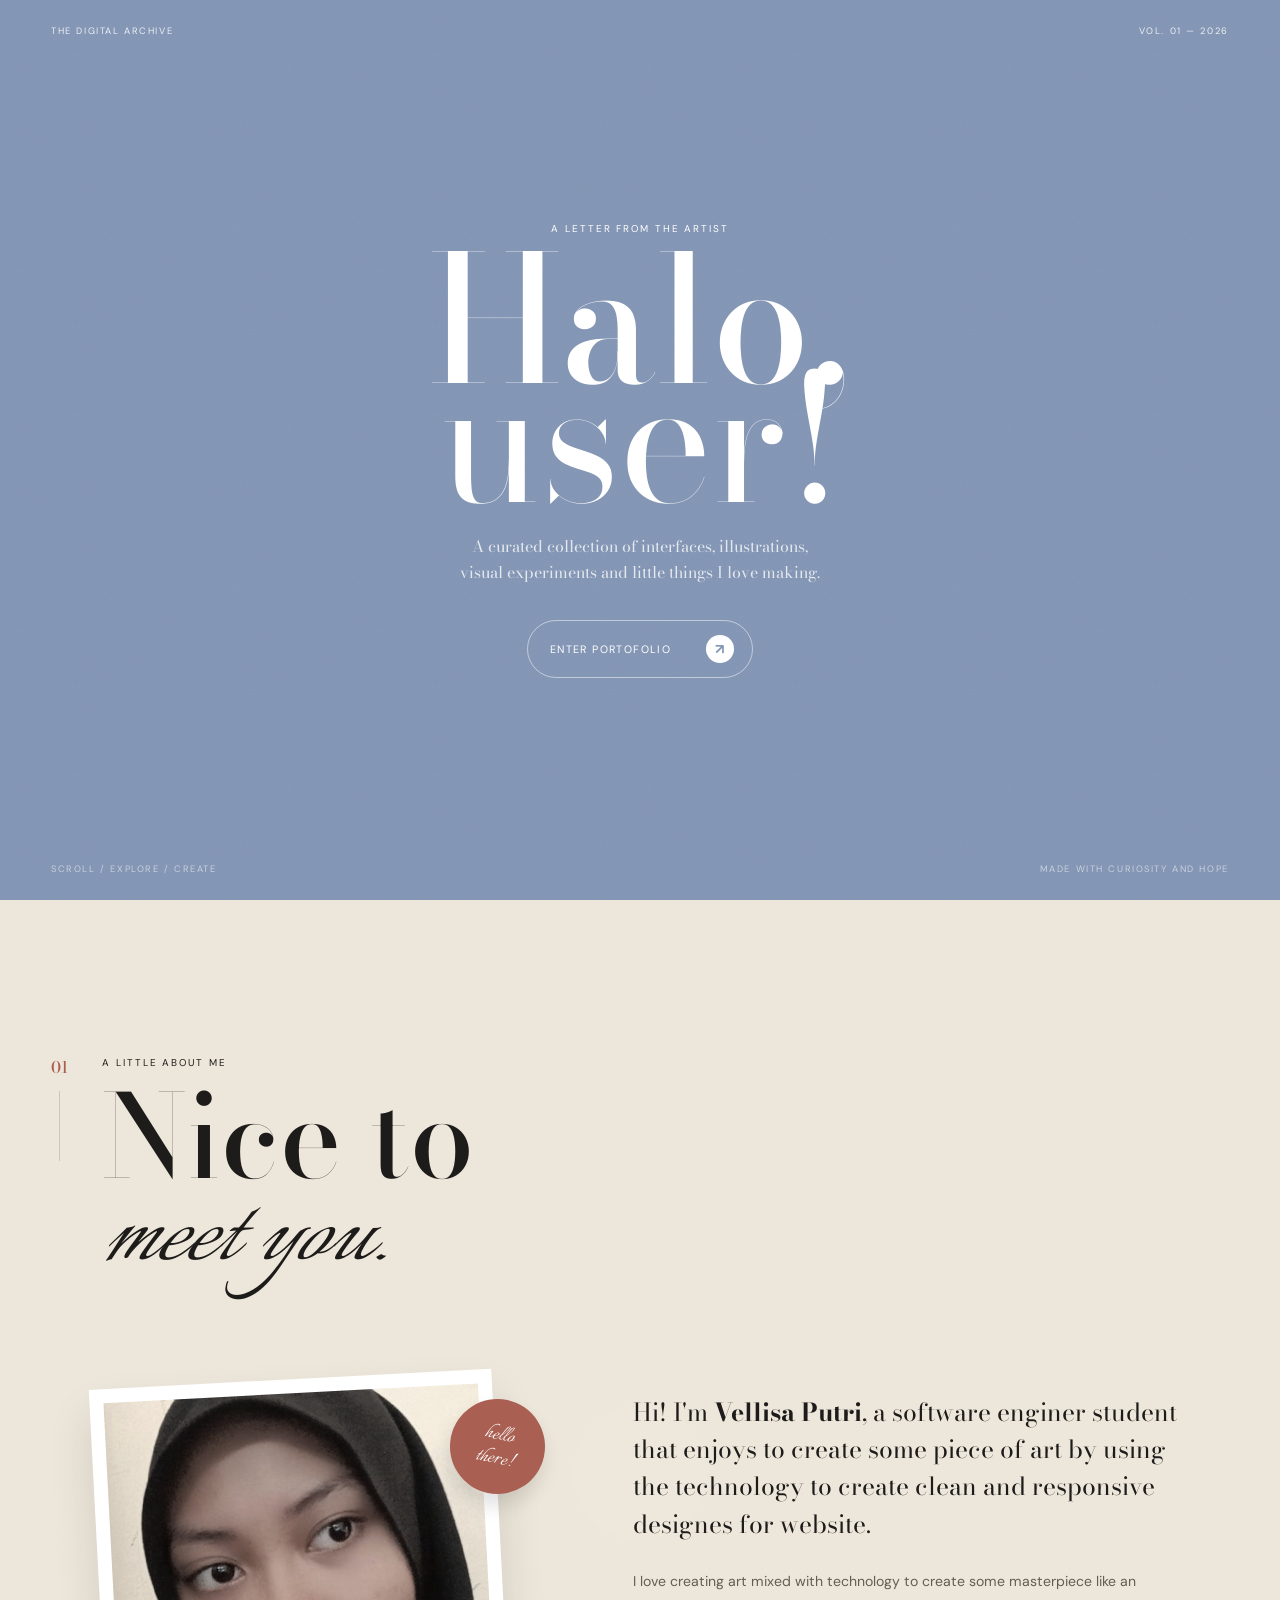
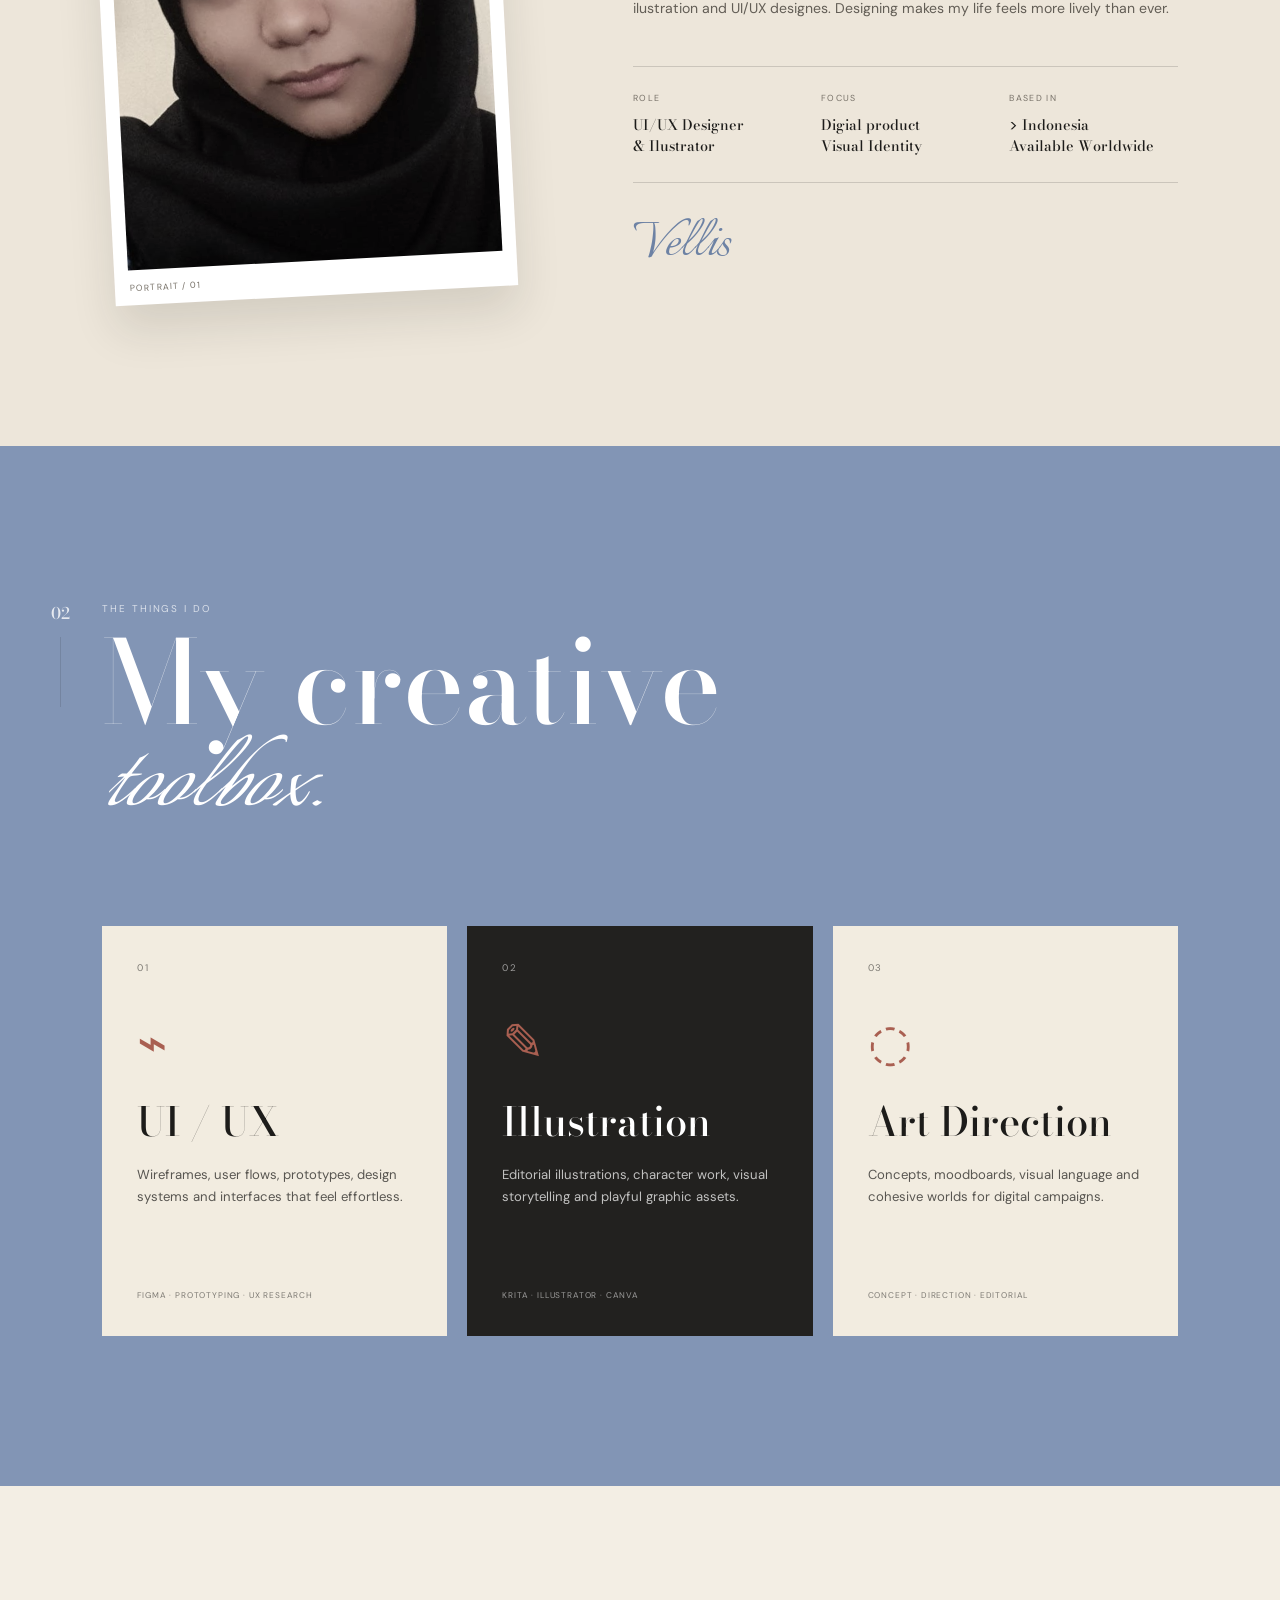
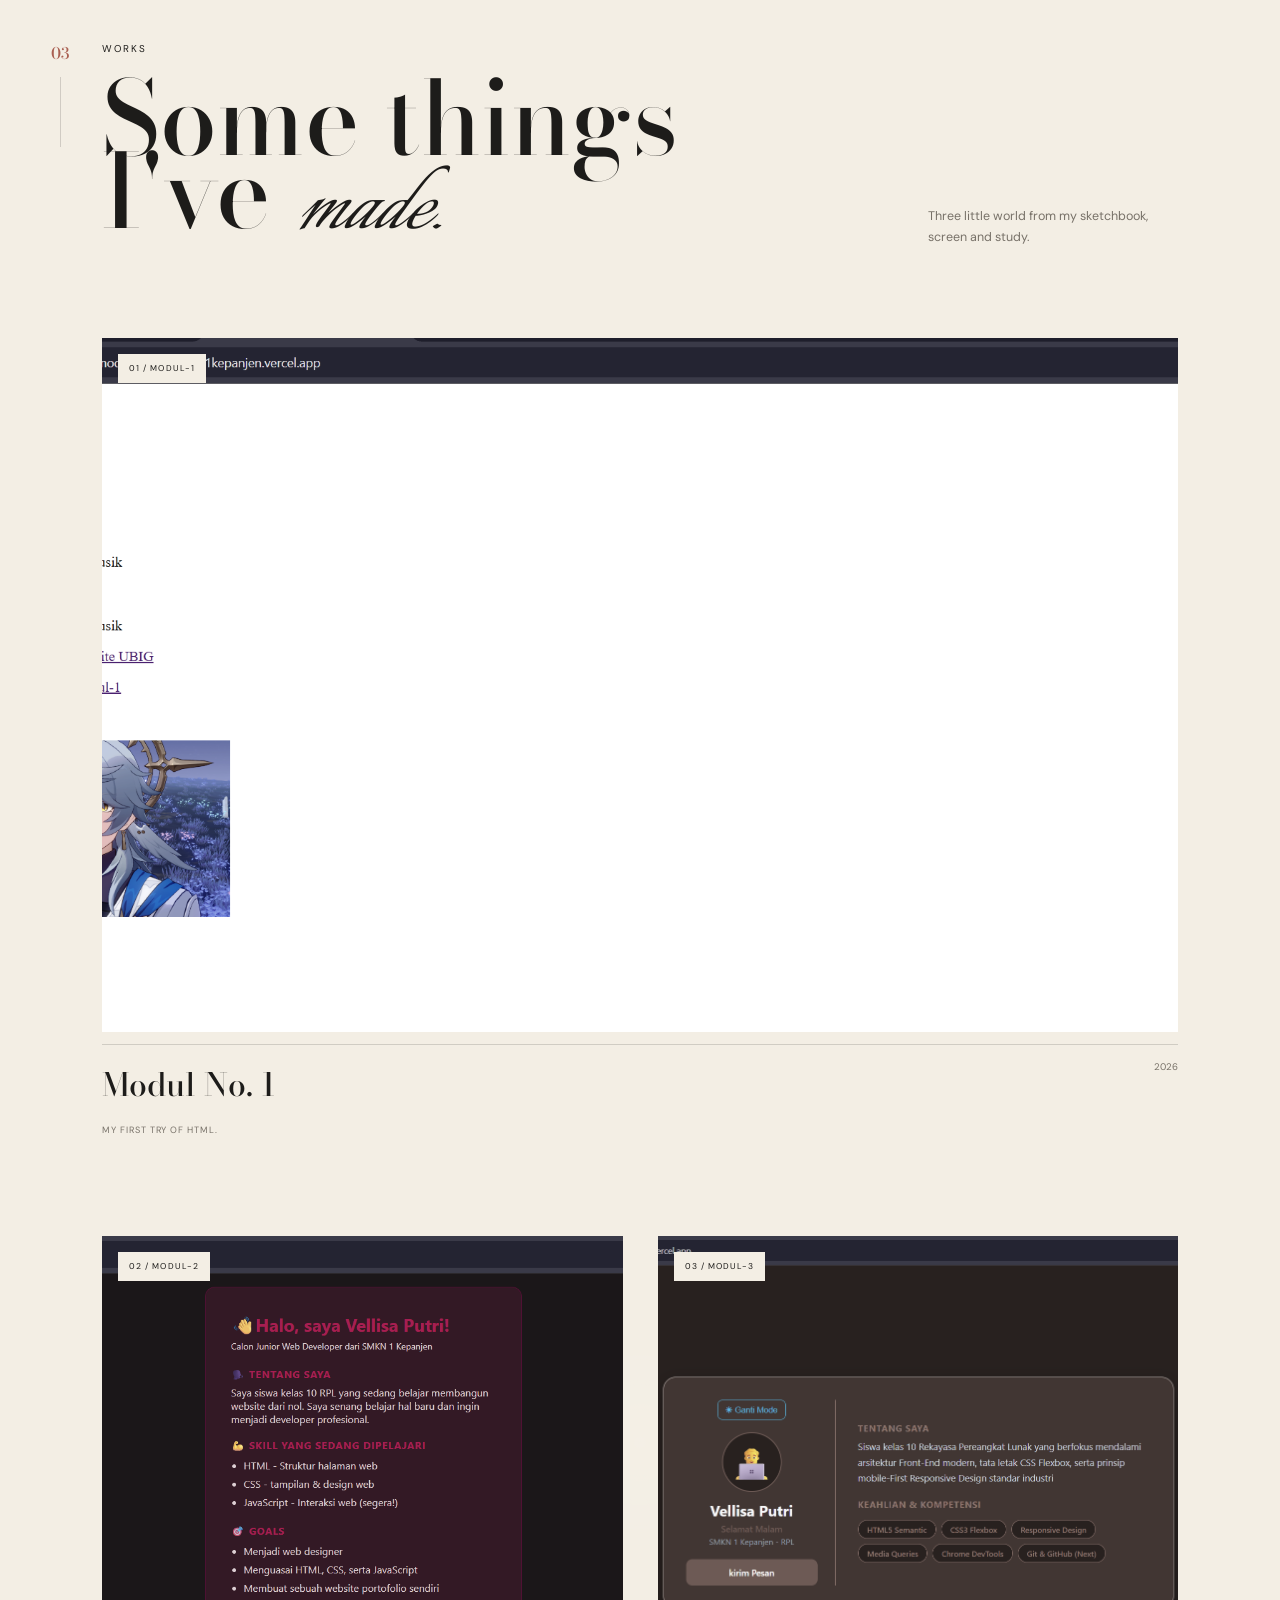
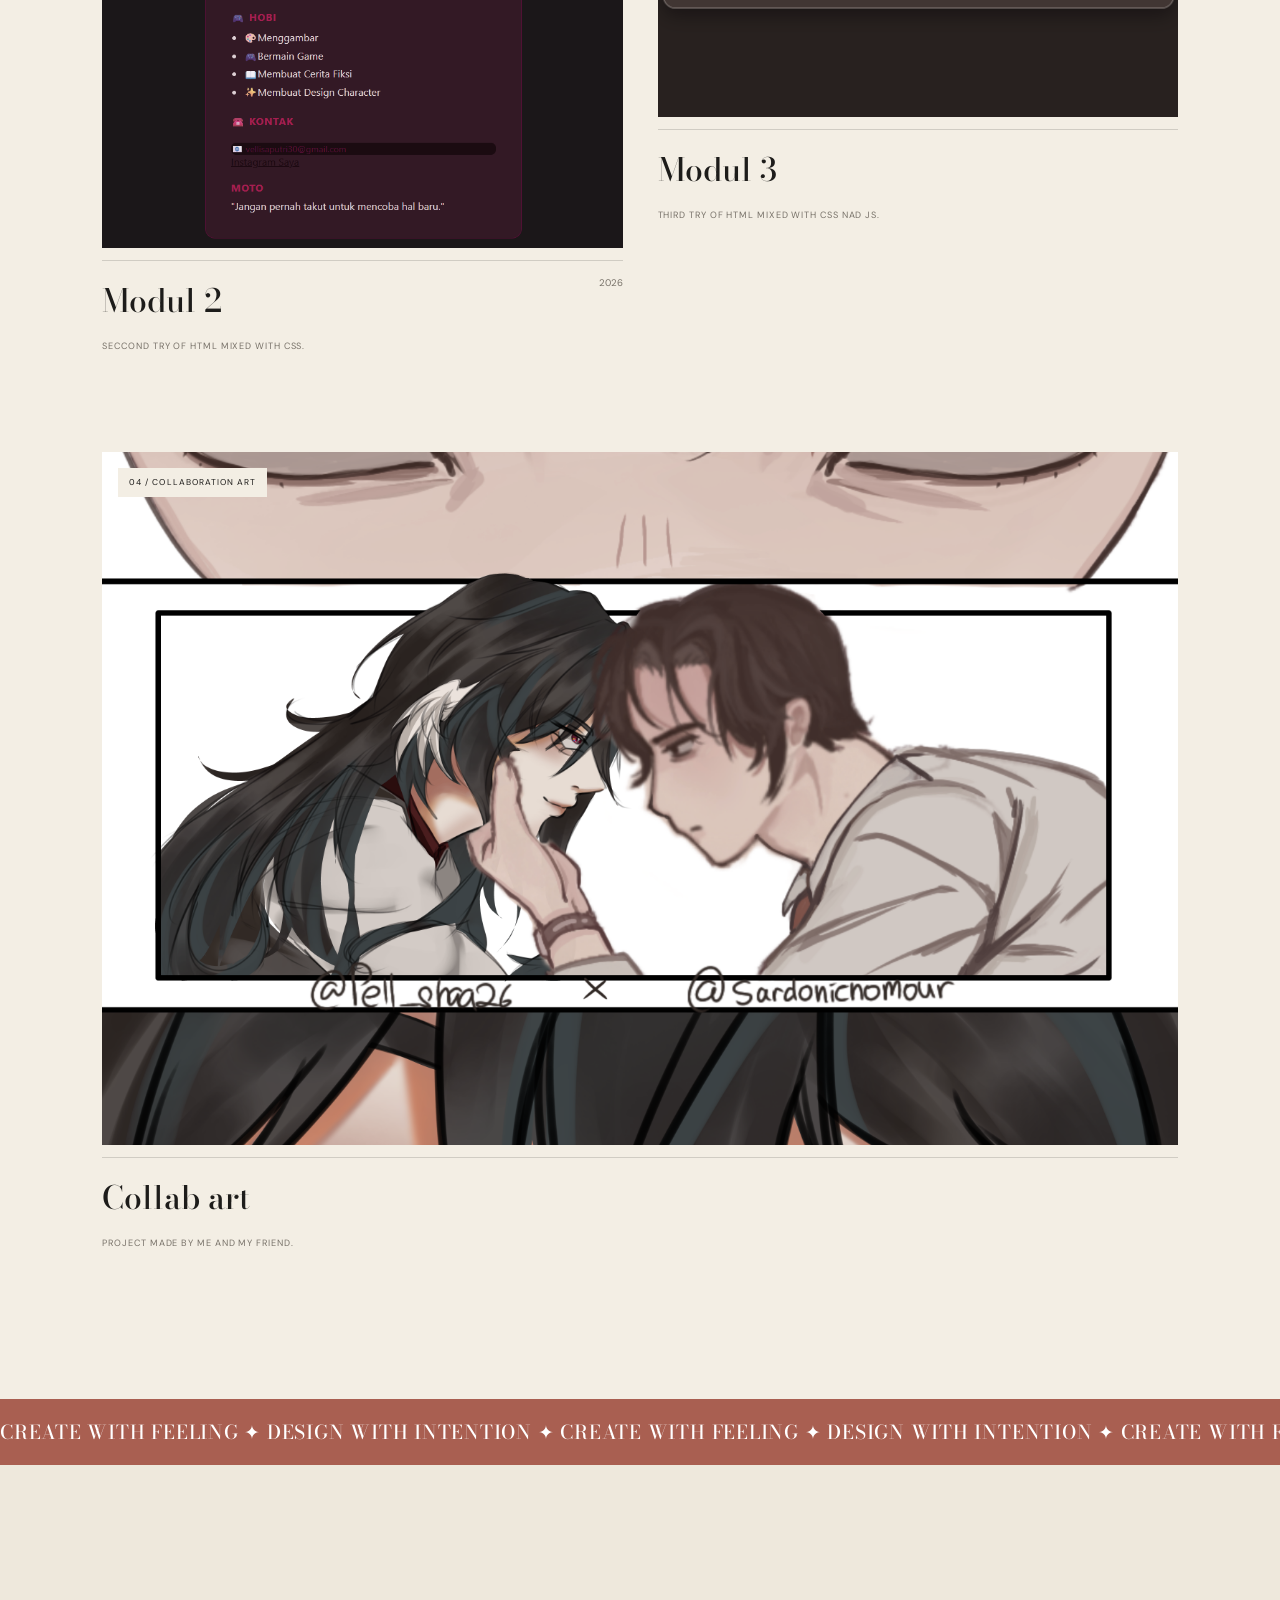
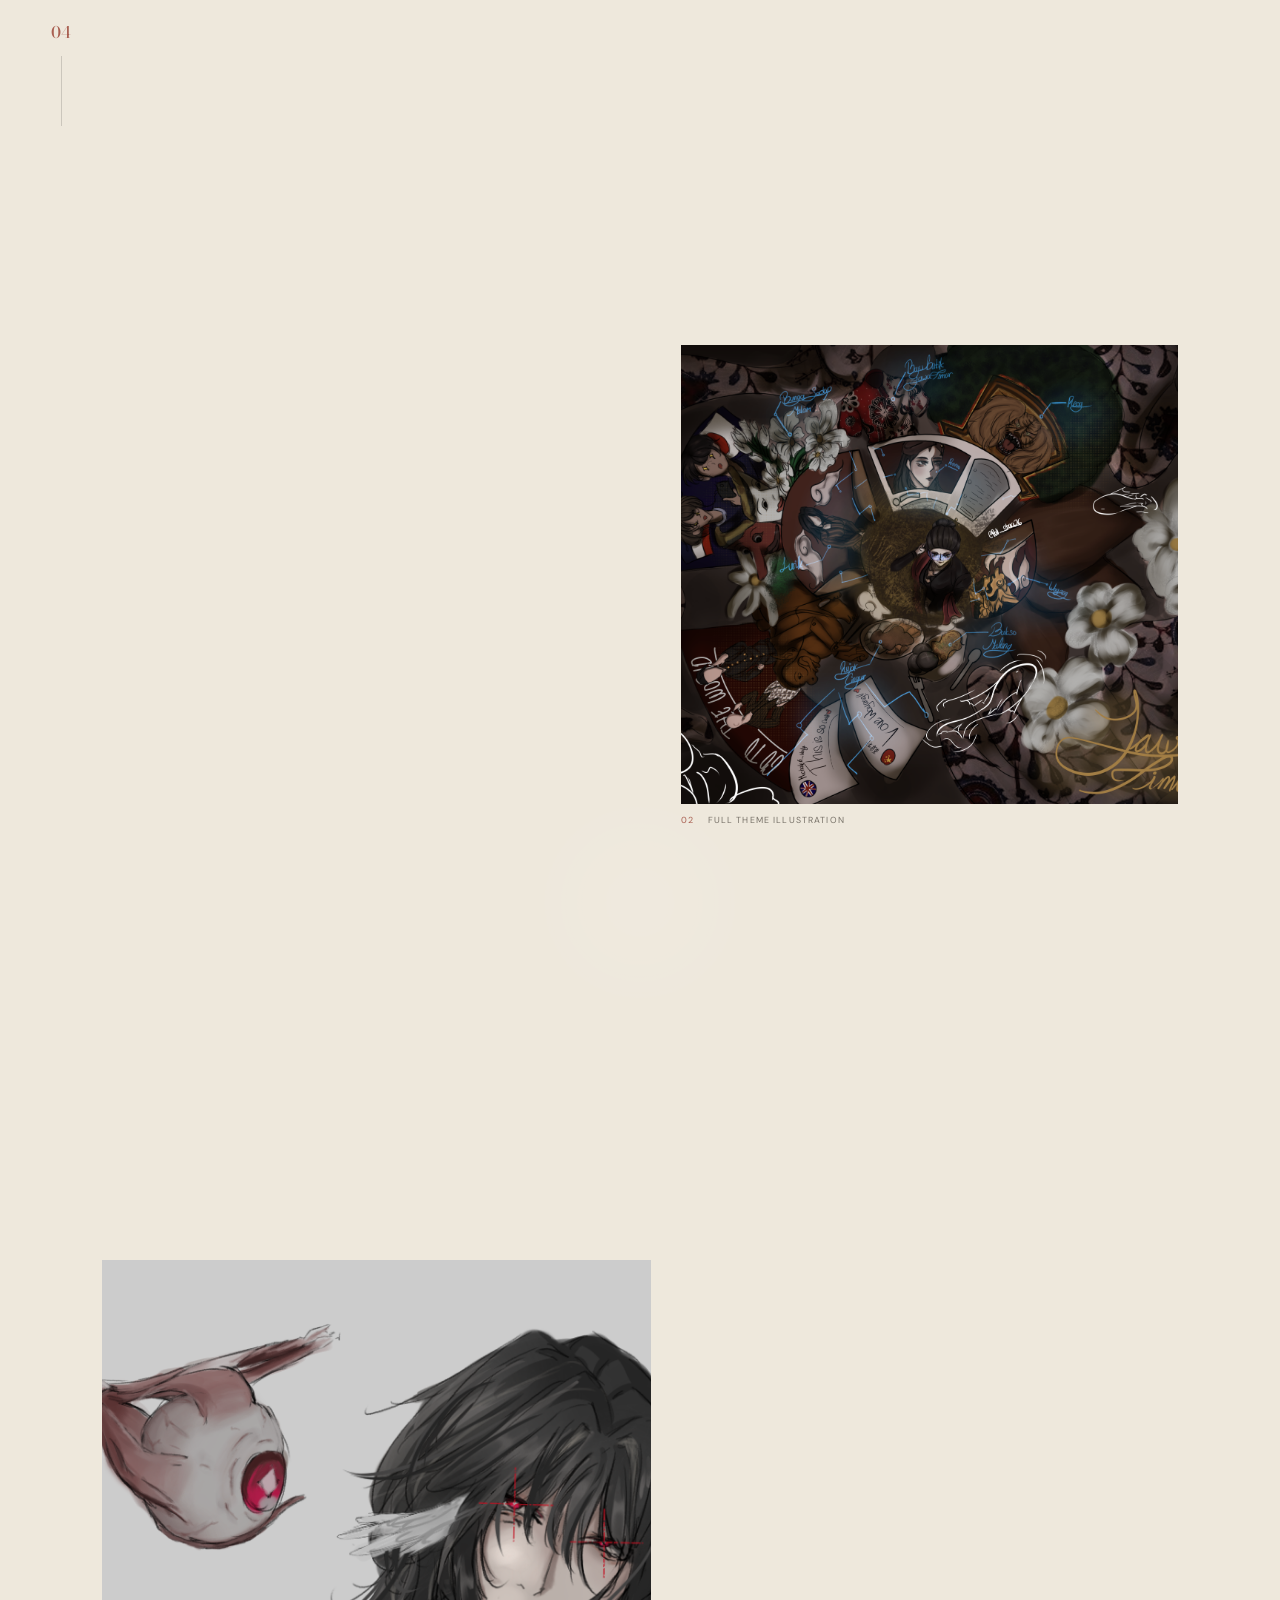
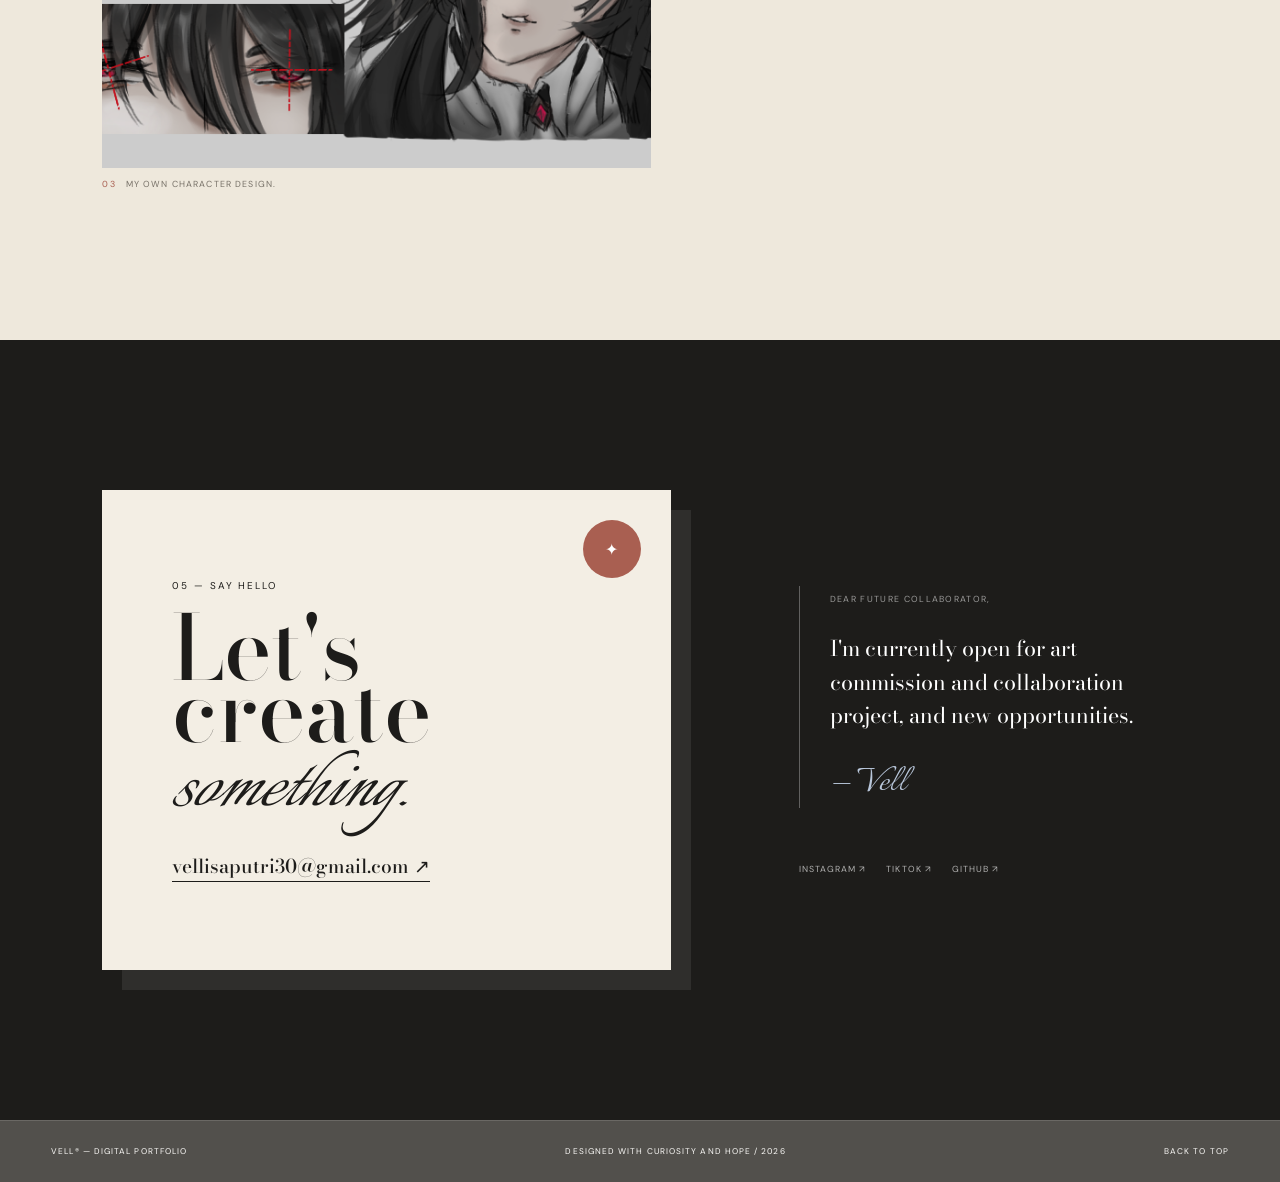
==== index.html @ 93b93506 "Updated" ====
<!DOCTYPE html>
<html lang="id">
<head>
    <meta charset="UTF-8">
    <meta name="viewport" content="width=device-width, initial-scale=1.0">
    <meta name="description" content="Chéri — Digital Portfolio">
    <title>Vellisa Putri's Portofolio</title>
    <link rel="preconnect" href="https://fonts.googleapis.com">
    <link rel="preconnect" href="https://fonts.gstatic.com" crossorigin>
    <link href="https://fonts.googleapis.com/css2?family=Bodoni+Moda:opsz,wght@6..96,400;6..96,500;6..96,600&family=DM+Sans:wght@400;500;600;700&family=Italianno&display=swap" rel="stylesheet">
    <link rel="stylesheet" href="style.css">
</head>
<body>

    <div class="cursor-dot" id="cursorDot"></div>
    <div class="cursor-ring" id="cursorRing"></div>
    <div class="cursor-label" id="cursorLabel"></div>

    <button class="theme-toggle" id="themeToggle" aria-label="Switch color theme" title="Switch theme">
        <span class="theme-toggle__icon theme-toggle__sun">☼</span>
        <span class="theme-toggle__moon theme-toggle__moon">☾</span>
        <span class="theme-toggle__thumb"></span>
    </button>

    <div class="loader" id="loader">
        <div class="loader__wrap">
            <div class="loader-envelope">
                <div class="loader-envelope__back"></div>
                <div class="loader-envelope__flap"></div>
                <div class="loader-envelope__letter">VELL</div>
                <div class="loader-envelope__seal">✦</div>
            </div>
            <p>Loading the artist</p>
            <span>preparing your little archive</span>
        </div>
    </div>

    <section class="welcome" id="welcome">
        <div class="welcome__noise"></div>
        <div class="welcome__top">
            <span>THE DIGITAL ARCHIVE</span>
            <span>VOL. 01 — 2026</span>
        </div>

        <div class="welcome__center">
            <p class="tiny">A LETTER FROM THE ARTIST</p>
            <h1 id="hello">Halo,<br><i>user!</i></h1>
            <p class="welcome__desc">
                A curated collection of interfaces, illustrations,<br>
                visual experiments and little things I love making.
            </p>
            <button class="enter" id="enter">
                <span>Enter portofolio</span>
                <b>↗</b>
            </button>
        </div>

        <div class="welcome__bottom">
            <span>SCROLL / EXPLORE / CREATE</span>
            <span>MADE WITH CURIOSITY AND HOPE</span>
        </div>
    </section>

    <main id="main">

        <nav class="nav">
            <a class="nav__brand" href="#top">VELLIS<span>®</span></a>
            <div class="nav__links">
                <a href="#work">Work</a>
                <a href="#about">About</a>
                <a href="#gallery">Gallery</a>
                <a href="#contact">Contact</a>
            </div>
            <span class="nav__status"><i></i> available for commission</span>
        </nav>

        <section class="hero" id="top">
            <div class="hero__decor hero__decor--1">( ARTIST )</div>
            <div class="hero__decor hero__decor--2">( UI/UX DESIGNER )</div>

            <div class="hero__copy">
                <p class="eyebrow">UI/UX DESIGNER · ILUSTRATOR</p>
                <h2>Digital<br><em>stories</em></h2>
                <p class="hero__intro">
                    Interfaces with personality, illustrations with a pulse,
                    and visual systems made to be remembered.
                </p>
            </div>

            <div class="hero__envelope-zone">
                <div class="scribble">open<br>me ↓</div>

                <button class="main-envelope" id="mainEnvelope" aria-label="Open portofolio">
                    <div class="env-shadow"></div>
                    <div class="env-paper">
                        <div class="env-paper__top">
                            <span>PORTOFOLIO</span>
                            <span>VOL. 1</span>
                        </div>
                        <strong>Portofolio</strong>
                        <div class="env-paper__bottom">
                            <span>( VELLIS )</span>
                            <span>2026</span>
                        </div>
                    </div>

                    <div class="env-left"></div>
                    <div class="env-right"></div>
                    <div class="env-bottom"></div>
                    <div class="env-flap"></div>
                    <div class="env-seal"></div>
                </button>
                
                <p class="hero__hint">CLICK THE ENVELOPE TO OPEN MY WORLD</p>
            </div>
        </section>

        <section class="about section" id="about">
            <div class="section-index">01</div>

            <div class="about__title reveal">
                <span class="label">A LITTLE ABOUT ME</span>
                <h2>Nice to<br><em>meet you.</em></h2>
            </div>

            <div class="about__content reveal">
                <div class="about__portrait">
                    <div class="portrait-frame">
                        <img src="image/ma fes.jpeg">
                        <span>PORTRAIT / 01</span>
                    </div>
                <div class="sticker">hello<br>there!</div>
            </div>

            <div class="about__text">
                    <p class="big">
                    Hi! I'm <strong>Vellisa Putri</strong>, a software enginer student that enjoys to create some piece of art by using the technology to create 
                    clean and responsive designes for website.
                    </p>
                    <p>
                    I love creating art mixed with technology to create some masterpiece
                    like an ilustration and UI/UX designes. Designing makes my life feels 
                    more lively than ever.
                    </p>

                    <div class="mini-info">
                        <div>
                            <span>ROLE</span>
                            <b>UI/UX Designer<br>& Ilustrator</b>
                        </div>
                        <div>
                            <span>FOCUS</span>
                            <b>Digial product<br>Visual Identity</b>
                        </div>
                        <div>
                            <span>BASED IN</span>>
                            <b>Indonesia<br>Available Worldwide</b>
                        </div>
                    </div>

                    <div class="signature">Vellis</div>
                </div>
            </div>
        </section>

        <section class="skills section">
            <div class="section-index">02</div>
            <div class="skills__heading reveal">
                <span class="label">THE THINGS I DO</span>
                <h2>My creative<br><em>toolbox.</em></h2>
            </div>

            <div class="skills__cards">
                <article class="skill-card reveal">
                    <span>01</span>
                    <div class="skill-icon">⌁</div>
                    <h3>UI / UX</h3>
                    <p>Wireframes, user flows, prototypes, design systems and interfaces that feel effortless.</p>
                    <small>FIGMA · PROTOTYPING · UX RESEARCH</small>
                </article>

           <article class="skill-card skill-card--dark reveal">
                <span>02</span>
                <div class="skill-icon">✎</div>
                <h3>Illustration</h3>
                <p>Editorial illustrations, character work, visual storytelling and playful graphic assets.</p>
                <small>KRITA · ILLUSTRATOR · CANVA</small>
            </article>

            <article class="skill-card reveal">
                <span>03</span>
                <div class="skill-icon">◌</div>
                <h3>Art Direction</h3>
                <p>Concepts, moodboards, visual language and cohesive worlds for digital campaigns.</p>
                <small>CONCEPT · DIRECTION · EDITORIAL</small>
            </article>
            </div>
        </section>

        <section class="work section" id="work">
            <div class="section-index">03</div>
            <div class="work__heading reveal">
                <div>
                    <span class="label">WORKS</span>
                    <h2>Some things<br>I've <em>made.</em></h2>
                </div>
                <p>Three little world from my sketchbook, screen and study.</p>
            </div>

            <div class="work-grid">
                <article class="project project--hero reveal">
                    <button type="button" class="project__visual" data-project="0" aria-label="View Modul No. 1">
                        <img src="image/modul1.png" alt="modul1">
                        <span class="project__tag">01 / MODUL-1</span>
                        <span class="project__arrow">↗</span>
                    </button>
                    <div class="project__info">
                        <h3>Modul No. 1</h3>
                        <p>My first try of HTML.</p>
                        <span>2026</span>
                    </div>
                </article>

                <article class="project reveal">
                    <button type="button" class="project__visual project__visual--tall" data-project="1" aria-label="View Modul No. 2">
                        <img src="image/modul2.png" alt="modul2">
                        <span class="project__tag">02 / MODUL-2</span>
                        <span class="project__arrow">↗</span>
                    </button>
                    <div class="project__info">
                        <h3>Modul 2</h3>
                        <p>Seccond try of HTML mixed with CSS.</p>
                        <span>2026</span>
                    </div>
                </article>

                <article class="project reveal">
                    <button type="button" class="project__visual project__visual--square" data-project="2" aria-label="View Modul No. 03">
                        <img src="image/modul3.png" alt="modul3">
                        <span class="project__tag">03 / MODUL-3</span>
                        <span class="project__arrow">↗</span>
                    </button>
                    <div class="project__info">
                        <h3>Modul 3</h3>
                        <p>Third try of HTML mixed with CSS nad JS.</p>
                    </div>
                </article>

                <article class="project project--wide reveal">
                    <button type="button" class="project__visual" data-project="3" aria-label="View Art collaboration">
                        <img src="image/collab art.png" alt="collab art">
                        <span class="project__tag">04 / COLLABORATION ART</span>
                        <span class="project__arrow">↗</span>
                    </button>
                    <div class="project__info">
                        <h3>Collab art</h3>
                        <p>Project made by me and my friend.</p>
                    </div>
                </article>
            </div>
        </section>

        <div class="marquee" aria-hidden="true">
            <div>CREATE WITH FEELING ✦ DESIGN WITH INTENTION ✦ CREATE WITH FEELING ✦ DESIGN WITH INTENTION ✦ CREATE WITH FEELING ✦ DESIGN WITH INTENTION ✦ CREATE WITH FEELING ✦ DESIGN WITH INTENTION ✦ CREATE WITH FEELING ✦ DESIGN WITH INTENTION ✦ CREATE WITH FEELING ✦ DESIGN WITH INTENTION ✦ CREATE WITH FEELING ✦ DESIGN WITH INTENTION ✦ </div>
        </div>

        <section class="gallery section" id="gallery">
            <div class="section-index">04</div>
            <div class="gallery__heading reveal">
                <span class="label">VISUAL DIARY</span>
                <h2>Little<br><em>creativity.</em></h2>
            </div>

            <div class="gallery-grid">
                <figure class="gallery-item gallery-item--large reveal gallery-click" data-gallery="1">
                    <img src="image/jacob.png">
                    <figcaption><span>01</span> character illustration </figcaption>
                </figure>
                <figure class="gallery-item gallery-click" data-gallery="2">
                    <img src="image/Future is not always about technology..png">
                    <figcaption><span>02</span> full theme illustration </figcaption>
                </figure>
                <figure class="gallery-item gallery-item--offset reveal gallery-click" data-gallery="3">
                    <img src="image/oc gweh.png">
                    <figcaption><span>03</span>my own character design.</figcaption>
                </figure>
                <figure class="gallery-item reveal gallery-click" data-gallery="4">
                    <img src="image/Trends.png">
                <figcaption><span>04</span>Art Trends</figcaption>
                </figure>
            </div>
        </section>

        <section class="contact section" id="contact">
            <div class="contact__card reveal">
                <div class="contact__stamp">✦</div>
                <span class="label">05 — SAY HELLO</span>
                <h2>Let's create<br><em>something.</em></h2>
                <a href="mailto:vellisaputri30@gmail.com" class="mail">vellisaputri30@gmail.com ↗</a>
            </div>

            <div class="contact__side reveal">
                <div class="contact__note">
                    <span>DEAR FUTURE COLLABORATOR,</span>
                    <p>
                        I'm currently open for art commission and collaboration project,
                        and new opportunities.
                    </p>
                    <strong>— Vell</strong>
                </div>
                <div class="socials">
                    <a href="https://www.instagram.com/pell_shaa26/" target="_blank" rel="noopener">Instagram ↗</a>
                    <a href="https://www.tiktok.com/@anastashia_rikk" target="_blank" rel="noopener">TikTok ↗</a>
                    <a href="https://github.com/VellisaPutri90" target="_blank" rel="noopener">GitHub ↗</a>
                </div>
            </div>
        </section>

        <div class="lightbox" id="lightbox" aria-hidden="true">
            <div class="lightbox__backdrop" data-close-lightbox></div>
            <div class="lightbox__dialog" role="dialog" aria-modal="true" aria-labelledby="lightboxTitle">
                <button class="lightbox__close" id="lightboxClose" aria-label="Close preview">×</button>
                <div class="lightbox__image-wrap">
                    <img id="lightboxImage" src="" alt="">
                    <div class="lightbox__counter" id="lightboxCounter">01 / 04</div>
                </div>
                <div class="lightbox__content">
                    <span class="label" id="lightboxLabel">PROJECT</span>
                    <h3 id="lightboxTitle">Project title.</h3>
                    <p id="lightboxDescription">Project description</p>
                    <div class="lightbox__actions">
                        <button class="lightbox__next" id="lightboxPrev" type="button">← Previous</button>
                        <button class="lightbox__next" id="lightboxNext" type="button">Next →</button>
                    </div>
                </div>
            </div>
        </div>

        <footer>
            <span>VELL® — DIGITAL PORTFOLIO</span>
            <span>DESIGNED WITH CURIOSITY AND HOPE / 2026</span>
            <a href="#top">BACK TO TOP</a>
        </footer>

    </main>

    <script src="script.js"></script>
</body>
</html>
---- style.css ----
body {
    --page-bg:var(--cream);
    --page-text:var(--ink);
    --page-muted:var(--muted);
    --page-line:var(--line);
    --card-bg:var(--cream);
    --soft-bg:#ede6da;
    --accent:var(--red);
    --blue-page:var(--blue);
}
body[data-theme="dark"] {
   --page-bg:#151515;
   --page-text:#f1ece2;
   --page-muted:#aaa39a;
   --page-line:rgba(241,236,226,.18);
   --card-bg:#20201e;
   --soft-bg:#1a1a19;
   --accent:#d07a6a;
   --blue-page:#46566f;
   background:var(--page-bg);
   color:var(--page-text);
}
body[data-theme="dark"] .nav {
    color:var(--page-text);
    mix-blend-mode:normal;
}
body[data-theme="dark"] .hero, body[data-theme="dark"] .work {
    background:var(--page-bg);
    color:var(--page-text);
}
body[data-theme="dark"] .about, body[data-theme="dark"] .gallery {
    background:var(--soft-bg);
    color:var(--page-text);
}
body[data-theme="dark"] .about__text>p:not(.big), body[data-theme="dark"] .hero__intro, body[data-theme="dark"] .work__heading>p {
    color:var(--page-muted);
}
body[data-theme="dark"] .portrait-frame {
    background:#e8e1d5;
    color:#222;
}
body[data-theme="dark"] .skill-card {
    background:#e8e1d5;
    color:#222;
}
body[data-theme="dark"] .skill-card--dark {
    background:#080808;
    color:#f5f0e7;
}
body[data-theme="dark"] .project__tag {
    background:#eee7da;
    color:#222;
}
body[data-theme="dark"] .project__arrow {
    background:#eee7da;
    color:#222;
}
body[data-theme="dark"] .project__info, body[data-theme="dark"] .mini-info {
    border-color:var(--page-line);
}
body[data-theme="dark"] footer {
    background:#0d0d0d;
}
body[data-theme="dark"] .contact {
    background:#0d0d0d;
}
body[data-theme="dark"] .contact__card {
    background:#e8e1d5;
    color:#222;
}
body[data-theme="dark"] .contact__card p {
    color:#625d55;
}
body[data-theme="dark"] .mail {
    border-color:#222;
}
body[data-theme="dark"] .section-index {
    color:var(--accent);
}
body[data-theme="dark"] .hero__decor,.body[data-theme="dark"] .hero__hint {
    color:var(--page-muted);
}
body[data-theme="dark"] .nav__status i {
    background:#91b77e;
}

.theme-toggle {
    position:fixed;
    right:4vw;
    top:82px;
    z-index:1100;
    width:74px;
    height:34px;
    border:1px solid rgba(29,28,26,.22);
    background:rgba(255,255,255,.45);
    backdrop-filter:blur(10px);
    border-radius:999px;
    cursor:pointer;
    display:flex;
    align-items:center;
    justify-content:space-between;
    padding:0 9px;
    color:var(--ink);
    transition:.35s;
}
.theme-toggle__icon {
    font-size:13px;
    line-height:1;
    position:relative;
    z-index:2;
}
.theme-toggle__moon {
    opacity:.45;
}
.theme-toggle__thumb {
    position:absolute;
    left:4px;
    top:4px;
    width:24px;
    height:24px;
    border-radius:50%;
    background:var(--ink);
    transition:transform .35s cubic-bezier(.2,.8,.2,1),background .35s;
}
body[data-theme="dark"] .theme-toggle {
    border-color:rgba(255,255,255,.25);
    background:rgba(20,20,20,.65);
    color:#f1ece2;
}
body[data-theme="dark"] .theme-toggle__thumb {
    transform:translateX(40px);
    background:#f1ece2;
}
body[data-theme="dark"] .theme-toggle__sun {
    opacity:.4;
}
body[data-theme="dark"] .theme-toggle__moon {
    opacity:1;
}

.cursor-dot,.cursor-ring,.cursor-label {
    position:fixed;
    left:0;
    top:0;
    pointer-events:none;
    z-index:10000;
    transform:translate(-50%,-50%);
    opacity:0;
}
.cursor-dot {
    width:7px;
    height:7px;
    border-radius:50%;
    background:var(--accent);
    transition:opacity .2s;
}
.cursor-ring {
    width:38px;
    height:38px;
    border:1px solid rgba(29,28,26,.5);
    border-radius:50%;
    transition:width .25s,height .25s,border-color .25s,background .25s,opacity .2s;
}
.cursor-label {
    font-size:7px;
    letter-spacing:.12em;
    text-transform:uppercase;
    color:var(--ink);
    z-index:10001;
    transition:opacity .2s;
}
body[data-theme="dark"] .cursor-ring {
    border-color:rgba(241,236,226,.65);
}
body[data-theme="dark"] .cursor-label {
    color:#f1ece2;
}
body.cursor-ready {
    cursor:none;
}
body.cursor-ready a,body.cursor-ready button {
    cursor:none;
}
body.cursor-ready .cursor-dot,body.cursor-ready .cursor-ring {
    opacity:1;
}
.cursor-ring.is-hover {
    width:68px;
    height:68px;
    background:rgba(169,95,81,.10);
    border-color:var(--accent);
}
.cursor-ring.is-click {
    width:24px;
    height:24px;
}
.cursor-label.show {
    opacity:1;
}
.cursor-spark {
    position:fixed;
    z-index:9998;
    pointer-events:none;
    width:5px;
    height:5px;
    border-radius:50%;
    background:var(--accent);
    transform:translate(-50%,-50%);
    animation:spark .65s ease-out forwards;
}
@keyframes spark {
    0% {
        opacity:.85;
        transform:translate(-50%,-50%) scale(1)
    }
    100% {
        opacity:0;
        transform:translate(calc(-50% + var(--dx)),calc(-50% + var(--dy))) scale(.1);
    }
}

.hero,.about,.skills,.work,.gallery,.contact {
    isolation:isolate;
}
.hero:after,.about:after,.work:after,.gallery:after {
    content:"";
    position:absolute;
    inset:0;
    pointer-events:none;
    z-index:0;
    background:radial-gradient(circle 180px at var(--mouse-x,50%) var(--mouse-y,50%),rgba(255,255,255,.12),transparent 70%);
    mix-blend-mode:soft-light;
}
.hero>*:not(.hero__decor),.about>*:not(.section-index),.work>*:not(.section-index),.gallery>*:not(.section-index) {
    position:relative;
    z-index:1;
}
body[data-theme="dark"] .hero:after,body[data-theme="dark"] .about:after,body[data-theme="dark"] .work:after,body[data-theme="dark"] .gallery:after {
    background:radial-gradient(circle 220px at var(--mouse-x,50%) var(--mouse-y,50%),rgba(180,200,230,.14),transparent 70%);
}
* {
    box-sizing:border-box;
    margin:0;padding:0;
}
:root {
    --cream:#f3eee4;
    --cream2:#e8e0d1;
    --ink:#1d1c1a;
    --blue:#8295b5;
    --blue2:#6d82a4;
    --red:#a95f51;
    --muted:#777168;
    --line:rgba(29,28,26,.16);
    --serif:"Bodoni Moda",Georgia,serif;
    --sans:"DM Sans",Arial,sans-serif;
    --script:"Italianno",cursive;
}
html {
    scroll-behavior:smooth;
}
body {
    background:var(--cream);
    color:var(--ink);
    font-family:var(--sans);
    overflow-x:hidden;
}
body.no-scroll {
    overflow:hidden;
}
button,a {
    font:inherit;
}
a {
    color:inherit;
}
img {
    max-width:100%;
}

.loader {
    position: fixed;
    inset: 0;
    z-index: 9999;
    display: grid;
    place-items: center;
    background: var(--blue);
    color: #fff;
    transition: opacity .7s, visibility .7s;
}
.loader.done {
    opacity: 0;
    visibility: hidden;
    pointer-events: none;
}
.loader__wrap {
    text-align: center;
}
.loader__wrap>p {
    margin-top: 25px;
    font-size: .75rem;
    letter-spacing: .22em;
    text-transform: uppercase;
}
.loader__wrap>span {
    display: block;
    margin-top: 8px;
    opacity: .6;
    font-size: .62rem;
    letter-spacing: .1em;
    text-transform: uppercase;
}
.loader-envelope {
    position: relative;
    width: 170px;
    height: 110px;
    margin: auto;
    animation: float 2s ease-in-out infinite;
    filter: drop-shadow(0 20px 25px rgba(0,0,0,.18));
}
.loader-envelope__back {
    position: absolute;
    inset: 0;
    background: #ece5d8;
    border-radius: 4px;
}
.loader-envelope__flap {
    position: absolute;
    inset: 0 0 auto;
    height: 74px;
    background: #cfc5b4;
    clip-path: polygon(0 0,100% 0,50% 100%);
    transform-origin: top;
}
.loader-envelope__letter {
    position: absolute;
    inset: 14px 20px;
    background: #fffaf0;
    color: var(--ink);
    display: grid;
    place-items: center;
    font: 600 1.2rem var(--serif);
    z-index: 1;
}
.loader-envelope__seal {
    position: absolute;
    z-index: 4;
    left: 50%;
    top: 50%;
    transform: translate(-50%,-50%);
    width: 30px;
    height: 30px;
    border-radius: 50%;
    display: grid;
    place-items: center;
    background: var(--red);
    color: white;
    font-size: .7rem;
}
@keyframes float {
    50% {
        transform: translateY(-8px) rotate(1deg);
    }
}

.welcome {
    position: fixed;
    inset: 0;
    z-index: 9000;
    background: var(--blue);
    color: white;
    display: flex;
    flex-direction: column;
    justify-content: space-between;
    padding: 25px 4vw;
    transition: transform 1.05s cubic-bezier(.77,0,.18,1);
}
.welcome.leave {
    transform: translateY(-100%);
}
.welcome__noise {
    position: absolute;
    inset: 0;
    opacity: .12;
    pointer-events: none;
    background-image: url("data:image/svg+xml,%3Csvg xmlns='http://www.w3.org/2000/svg' width='180' height='180'%3E%3Cfilter id='n'%3E%3CfeTurbulence type='fractalNoise' baseFrequency='.8' numOctaves='4' stitchTiles='stitch'/%3E%3C/filter%3E%3Crect width='100%25' height='100%25' filter='url(%23n)' opacity='.6'/%3E%3C/svg%3E");
}
.welcome>*:not(.welcome__noise) {
    position: relative;
}
.welcome__top,.welcome__bottom {
    display: flex;
    justify-content: space-between;
    font-size: .58rem;
    letter-spacing: .17em;
}
.welcome__top {
    opacity: .85;
}
.welcome__bottom {
    opacity: .55;
}
.welcome__center {
    text-align: center;
    margin: auto;
}
.tiny,.label,.eyebrow {
    font-size: .62rem;
    letter-spacing: .19em;
    text-transform: uppercase;
}
.welcome h1 {
    font: 500 clamp(5rem,14vw,11rem) var(--serif);
    line-height: .68;
    margin: 25px 0 35px;
}
.welcome h1 i {
    font-family: var(--serif);
    font-style: normal;
    font-weight: 400;
}
.welcome__desc {
    font: 1rem/1.6 var(--serif);
    opacity: .78;
}
.enter {
    display: flex;
    gap: 35px;
    align-items: center;
    margin: 35px auto 0;
    border: 1px solid rgba(255,255,255,.5);
    background: transparent;
    color: #fff;
    border-radius: 100px;
    padding: 14px 18px 14px 22px;
    cursor: pointer;
    font-size: .67em;
    letter-spacing: .13em;
    text-transform: uppercase;
    transition: .3s;
}
.enter b{
    display: grid;
    place-items: center;
    width: 28px;
    height: 28px;
    background: #fff;
    color: var(--blue-page);
    border-radius: 50%;
    font-size: .9rem;
}
.enter:hover {
    background: #fff;
    color: var(--blue);
    transform: translateY(-3);
}

.nav {
    position: fixed;
    z-index: 1000;
    top: 0;
    left: 0;
    right: 0;
    height: 70px;
    display: flex;
    align-items: center;
    justify-content: space-between;
    padding: 0 4vw;
    color: var(--ink);
    mix-blend-mode: multiply;
}
.nav__brand {
    font: 600 1.2rem var(--serif);
    text-decoration: none;
}
.nav__brand span {
    font: var(--sans);
    font-size: .5rem;
    vertical-align: top;
}
.nav__links {
    display: flex;
    gap: 30px;
}
.nav__links a, .nav__status {
    font-size: .6rem;
    letter-spacing: .12em;
    text-transform: uppercase;
    text-decoration: none;
}
.nav__links a {
    position: relative;
}
.nav__links a:after {
    content: "";
    position: absolute;
    left: 0;
    bottom: -6px;
    width: 0;
    height: 1px;
    background: currentColor;
    transition: .3s;
}
.nav__links a:hover:after {
    width: 100%;
}
.nav__status {
    display: flex;
    align-items: center;
    gap: 8px;
}
.nav__status i {
    width: 7px;
    height: 7px;
    border-radius: 50%;
    background: #68845d;
    display: block;
}

.hero {
    min-height:100vh;
    background:var(--cream);
    display:grid;
    grid-template-columns:42% 58%;
    padding:100px 4vw 60px;
    position:relative;
    overflow:hidden;
}
.hero__copy {
    align-self:center;
    z-index:2;
    padding-left:4vw;
}
.hero__copy h2 {
    font:500 clamp(5rem,10vw,10rem) var(--serif);
    line-height:.72;margin:20px 0 35px;
}
.hero__copy h2 em,.about h2 em,.skills h2 em,.work h2 em,.gallery h2 em,.contact h2 em {
    font-family:var(--script);
    font-weight:400;
}
.hero__intro  {
    max-width:350px;
    font:1.05rem/1.7 var(--serif);
    color:#605c54;
}
.hero__decor {
    position:absolute;
    font-size:.55rem;
    letter-spacing:.16em;
    line-height:1.4;
    color:var(--muted);
    z-index:2;
}
.hero__decor--1 {
    left:4vw;
    top:32px;
}
.hero__decor--2 {
    right:4vw;
    top:32px;
    text-align:right;
}
.hero__envelope-zone {
    position:relative;
    display:flex;
    align-items:center;
    justify-content:center;
}
.scribble {
    position:absolute;
    left:7%;top:18%;
    font:2rem var(--script);
    color:var(--red);
    line-height:.7;
    transform:rotate(-12deg);
}
.hero__hint {
    position:absolute;
    bottom:0;left:50%;
    transform:translateX(-50%);
    font-size:.55rem;
    letter-spacing:.17em;
    color:var(--muted);
    white-space:nowrap;
}

.main-envelope {
    position:relative;
    width:min(720px,54vw);
    aspect-ratio:1.62;
    border:0;
    background:transparent;
    cursor:pointer;
    filter:drop-shadow(0 35px 35px rgba(37,39,44,.18));
    transform:rotate(-2deg);
    transition:transform .5s,filter .5s;
    perspective:1200px;
}
.main-envelope:hover {
    transform:rotate(-2deg) translateY(-8px);
    filter:drop-shadow(0 45px 40px rgba(37,39,44,.24));
}
.env-back,.env-left,.env-right,.env-bottom,.env-flap,.env-paper,.env-shadow {
    position:absolute;inset:0;
}
.env-shadow {
    inset:8% -2% -7%;
    background:rgba(35,42,55,.22);
    filter:blur(20px);
    transform:translateY(12px);
    z-index:-2;
}
.env-back {
    background:#d9d0c0;
    border-radius:5px;
}
.env-paper {
    inset:7% 8%;
    background:#262523;
    color:#fff;
    z-index:2;
    box-shadow:0 8px 20px rgba(0,0,0,.15);
    display:flex;
    flex-direction:column;
    justify-content:space-between;
    padding:5% 6%;
    transition:transform 1.05s cubic-bezier(.2,.75,.2,1),z-index 0s 1.05s;
}
.env-paper strong {
    font:500 clamp(4rem,8vw,8rem) var(--script);
    align-self:center;
    line-height:.7;
    transform:translateY(15%);
}
.env-paper__top,.env-paper__bottom {
    display:flex;
    justify-content:space-between;
    font-size:.58rem;
    letter-spacing:.13em;
    text-transform:uppercase;
    opacity:.75;
}
.env-left {
    background:#c8bead;
    clip-path:polygon(0 0,53% 50%,0 100%);
    z-index:4;
}
.env-right {
    background:#bfb4a3;
    clip-path:polygon(100% 0,47% 50%,100% 100%);
    z-index:4;
}
.env-bottom {
    background:#d0c7b8;
    clip-path:polygon(0 100%,50% 43%,100% 100%);
    z-index:5;
}
.env-flap {
    background:#b8ae9d;
    clip-path:polygon(0 0,100% 0,50% 59%);
    transform-origin:top center;
    z-index:7;
    transition:transform 1.05s cubic-bezier(.2,.75,.2,1);
}
.env-seal {
    position:absolute;
    right:4%;
    top:5%;
    z-index:8;
    width:46px;
    height:46px;
    border-radius:50%;
    background:var(--red);
    color:#fff;
    display:grid;
    place-items:center;
    font-size:.75rem;
    transition:.4s;
}
.main-envelope.open .env-flap {
    transform:rotateX(180deg);
    z-index:1;
}
.main-envelope.open .env-paper {
    transform:translateY(-48%);
    z-index:9;
}
.main-envelope.open .env-seal {
    opacity:0;
}


.section {
    position:relative;
    padding:150px 8vw;
}
.section-index {
    position:absolute;
    left:4vw;top:155px;
    font:500 1rem var(--serif);
    color:var(--red);
}
.section-index:after {
    content:"";
    display:block;
    width:1px;
    height:70px;
    background:var(--line);
    margin:12px auto;
}
.about {
    background:#ede6da;
}
.about__title h2,.skills__heading h2,.gallery__heading h2 {
    font:500 clamp(5rem,9vw,9rem) var(--serif);
    line-height:.7;
    margin-top:25px;
}
.about__content {
    max-width:1150px;
    margin:100px auto 0;
    display:grid;
    grid-template-columns:.85fr 1.15fr;
    gap:10vw;
    align-items:center
}
.about__portrait {
    position:relative;
}
.portrait-frame {
    background:#fff;
    padding:14px 14px 35px;
    transform:rotate(-3deg);
    box-shadow:0 25px 45px rgba(35,30,25,.12);
    position:relative;
}
.portrait-frame img {
    width:100%;
    aspect-ratio:.8;
    object-fit:cover;
    display:block;
    filter:saturate(.55) sepia(.08);
}
.portrait-frame span {
    position:absolute;
    bottom:11px;
    left:15px;
    font-size:.55rem;
    letter-spacing:.13em;
    color:var(--muted);
}
.sticker {
    position:absolute;
    right:-40px;
    top:20px;
    background:var(--red);
    color:#fff;
    width:95px;
    height:95px;
    border-radius:50%;
    display:grid;
    place-items:center;
    text-align:center;
    font:1.5rem/1 var(--script);
    transform:rotate(12deg);
    box-shadow:0 12px 20px rgba(0,0,0,.12);
}
.about__text {
    max-width:610px;
}
.about__text .big {
    font:1.55rem/1.5 var(--serif);
    margin-bottom:25px;
}
.about__text>p:not(.big) {
    font-size:.88rem;
    line-height:1.9;
    color:#625d55;
}
.mini-info {
    display:grid;
    grid-template-columns:repeat(3,1fr);
    gap:20px;
    border-top:1px solid var(--line);
    border-bottom:1px solid var(--line);
    padding:25px 0;
    margin-top:45px;
}
.mini-info span {
    display:block;
    color:var(--muted);
    font-size:.55rem;
    letter-spacing:.15em;
    margin-bottom:10px;
}
.mini-info b {
    font:500 .9rem/1.4 var(--serif);
}
.signature {
    font:3.7rem var(--script);
    color:var(--blue2);
    margin-top:25px;
}

.skills {
    background:var(--blue);
    color:#fff;
}
.skills .section-index {
    color:#fff;
    opacity:.8;
}
.skills__heading h2 {
    color:#fff;
}
.skills__heading .label {
    opacity:.7;
}
.skills__cards {
    max-width:1150px;
    margin:100px auto 0;
    display:grid;
    grid-template-columns:repeat(3,1fr);
    gap:20px;
}
.skill-card {
    background:#f2ece0;
    color:var(--ink);
    min-height:410px;
    padding:35px;
    display:flex;
    flex-direction:column;
    position:relative;
    transition:transform .45s,box-shadow .45s;
}
.skill-card:hover {
    transform:translateY(-10px) rotate(-1deg);
    box-shadow:0 25px 40px rgba(0,0,0,.14);
}
.skill-card--dark {
    background:#22211f;
    color:#fff;
    transform:translateY(40px);
}
.skill-card--dark:hover {
    transform:translateY(30px) rotate(1deg);
}
.skill-card>span {
    font-size:.6rem;
    letter-spacing:.12em;
    opacity:.55;
}
.skill-icon {
    font-size:3.2rem;
    margin:35px 0 15px;
    color:var(--red);
}
.skill-card h3 {
    font:500 2.5rem var(--serif);
}
.skill-card p {
    font:.82rem/1.7 var(--sans);
    opacity:.72;
    margin-top:12px;
}
.skill-card small {
    font-size:.52rem;
    letter-spacing:.1em;
    margin-top:auto;
    opacity:.55;
}

.work {
    background: var(--cream);
}
.work__heading {
    max-width:1150px;
    margin:0 auto 90px;
    display:flex;
    justify-content:space-between;
    align-items:end;
    gap:40px;
}
.work__heading h2 {
    font:500 clamp(5rem,8vw,8rem) var(--serif);
    line-height:.72;
    margin-top:25px;
}
.work__heading>p {
    max-width:250px;
    font:.78rem/1.7 var(--sans);
    color:var(--muted);
}
.work-grid {
    max-width:1150px;
    margin:auto;
    display:grid;
    grid-template-columns:1fr 1fr;
    gap:100px 35px;
}
.project--hero,.project--wide {
    grid-column:1/-1;
}
.project__visual {
    display:block;
    position:relative;
    overflow:hidden;
    background:#ddd;
    text-decoration:none;
}
.project__visual img {
    width:100%;
    aspect-ratio:1.55;
    display:block;
    object-fit:cover;
    filter:saturate(.7);
    transition:transform .8s cubic-bezier(.2,.7,.2,1),filter .8s;
}
.project__visual--tall img {
    aspect-ratio:.85;
}
.project__visual--square img {
    aspect-ratio:1.08;
}
.project:hover .project__visual img {
    transform:scale(1.045);
    filter:saturate(.95);
}
.project__tag {
    position:absolute;
    left:16px;top:16px;
    background:var(--cream);
    padding:9px 11px;
    font-size:.53rem;
    letter-spacing:.12em;
}
.project__arrow {
    position:absolute;
    right:18px;bottom:18px;
    width:48px;height:48px;
    background:#fff;
    border-radius:50%;
    display:grid;
    place-items:center;
    font-size:1.1rem;
    transform:translateY(10px);
    opacity:0;transition:.35s;
}
.project:hover .project__arrow {
    transform:none;
    opacity:1;
}
.project__info {
    display:grid;
    grid-template-columns:1fr auto;
    gap:15px;
    border-top:1px solid var(--line);
    padding-top:15px;
    margin-top:12px;
}
.project__info h3 {
    font:500 2rem var(--serif);
}
.project__info p {
    grid-column:1;
    font-size:.57rem;
    letter-spacing:.1em
    ;text-transform:uppercase;
    color:var(--muted);
}
.project__info>span {
    grid-row:1/3;
    grid-column:2;
    font-size:.6rem;
    color:var(--muted);
}

.marquee {
    overflow:hidden;
    background:var(--red);
    color:#fff;
    padding:18px 0;
    white-space:nowrap;
}
.marquee div {
    font:500 1.2rem var(--serif);
    letter-spacing:.04em;
    animation:marquee 22s linear infinite;
}
@keyframes marquee {
    to {
        transform:translateX(-50%);
    }
}

.gallery {
    background:#eee8dc;
}
.gallery__heading {
    max-width:1150px;
    margin:auto;
}
.gallery-grid {
    max-width:1150px;
    margin:100px auto 0;
    display:grid;
    grid-template-columns:1.05fr .95fr;
    gap:70px 30px;
    align-items:start;
}
.gallery-item {
    margin:0;
}
.gallery-item img {
    display:block;
    width:100%;
    aspect-ratio:1.08;
    object-fit:cover;
    filter:saturate(.7);
    transition:.6s;
}
.gallery-item:hover img {
    transform:rotate(1deg);
    filter:saturate(.95);
}
.gallery-item--large img {
    aspect-ratio:.78;
}
.gallery-item--offset {
    margin-top:120px;
}
.gallery-item figcaption {
    padding-top:10px;
    font-size:.55rem;
    letter-spacing:.13em;
    text-transform:uppercase;
    color:var(--muted);
}
.gallery-item figcaption span {
    color:var(--red);
    margin-right:10px;
}
.contact {
    background:var(--ink);
    color:#fff;
    display:grid;
    grid-template-columns:1.2fr .8fr;
    gap:10vw;
    min-height:75vh;
    align-items:center;
}
.contact__card {
    position:relative;
    background:var(--cream);
    color:var(--ink);
    padding:70px;
    min-height:480px;
    display:flex;
    flex-direction:column;
    justify-content:center;
    box-shadow:20px 20px 0 rgba(255,255,255,.08);
}
.contact__card h2 {
    font:500 clamp(4.5rem,7vw,7rem) var(--serif);
    line-height:.7;
    margin:25px 0 30px;
}
.contact__card p {
    font:.8rem/1.7 var(--sans);
    max-width:370px;
    color:var(--muted);
    margin-bottom:25px;
}
.contact__stamp {
    position:absolute;
    right:30px;
    top:30px;
    width:58px;
    height:58px;
    border-radius:50%;
    background:var(--red);
    color:#fff;
    display:grid;
    place-items:center;
}
.mail {
    font:500 1.2rem var(--serif);
    text-decoration:none;
    border-bottom:1px solid var(--ink);
    width:max-content;
}
.contact__side {
    align-self:center;
}
.contact__note {
    border-left:1px solid rgba(255,255,255,.3);
    padding-left:30px;
    max-width:400px;
}
.contact__note>span {
    font-size:.55rem;
    letter-spacing:.15em;
    opacity:.55;
}
.contact__note p {
    font:1.35rem/1.55 var(--serif);
    margin:25px 0;
}
.contact__note strong {
    font:2.5rem var(--script);
    font-weight:400;
    color:#b9c7db;
}
.socials {
    display:flex;
    gap:20px;
    margin-top:55px;
    flex-wrap:wrap;
}
.socials a {
    font-size:.55rem;
    letter-spacing:.12em;
    text-transform:uppercase;
    text-decoration:none;
    opacity:.65;
}
.socials a:hover {
    opacity:1;
}

footer {
    background: var(--ink);
    color: #fff;
    border-top: 1px solid rgba(255,255,255,.14);
    padding: 25px 4vw;
    display: flex;
    justify-content: space-between;
    font-size: .52rem;
    letter-spacing: .13em;
    opacity: .75;
}
footer a {
    text-decoration: none;
}

.reveal {
    opacity: 0;
    transform: translateY(50px);
    transition: opacity .9s ease, transform .9s cubic-bezier(.2,.7,.2,1);
}
.reveal.visible {
    opacity: 1;
    transform: none;
}

@media(max-width:900px) {
 .theme-toggle {
    right:4vw;
    top:76px;
}
 .nav__links {
    display:none;
}
.nav__status {
    font-size:.52rem;
}
 .hero {
    grid-template-columns:1fr;
    padding-top:110px;
}
 .hero__copy {
    padding:20px 5vw 50px;
    text-align:center;
}
 .hero__copy h2 {
    font-size:clamp(5rem,17vw,9rem);
}
 .hero__intro {
    margin:auto;
}
 .hero__envelope-zone {
    min-height:65vh;
}
 .main-envelope {
    width:90vw;
}
 .scribble {
    left:0;
}
 .section {
    padding:110px 8vw;
}
 .section-index {
    left:3vw;
    top:115px;
}
 .about__content {
    grid-template-columns:1fr;
    gap:70px;
}
 .about__portrait {
    max-width:500px;
    margin:auto;
}
 .skills__cards {
    grid-template-columns:1fr;
}
 .skill-card--dark {
    transform:none;
}
.skill-card--dark:hover {
    transform:translateY(-10px);
}
 .work__heading {
    display:block;
}
.work__heading>p {
    margin-top:35px;
}
 .gallery-grid {
    grid-template-columns:1fr;
}
 .gallery-item--offset {
    margin-top:0;
}
 .contact {
    grid-template-columns:1fr;
    padding-top:100px;
    padding-bottom:100px;
}
}

.project__visual {
    border:0;
    width:100%;
    padding:0;
    text-align:left;
    color:inherit;
    cursor:none;
}
.project__visual {
    border:0;
    width:100%;
    padding:0;
    text-align:left;
    color:inherit;
    cursor:none;
}
.gallery-click {
    cursor:none;
}
.gallery-click img {
    cursor:none;
}
.lightbox {
    position:fixed;
    inset:0;
    z-index:6000;
    display:grid;
    place-items:center;
    padding:30px;
    opacity:0;
    visibility:hidden;
    pointer-events:none;
    transition:opacity .35s ease,visibility .35s ease;
}
.lightbox.open {
    opacity:1;
    visibility:visible;
    pointer-events:auto;
}
.lightbox__backdrop {
    position:absolute;
    inset:0;
    background:rgba(18,18,17,.76);
    backdrop-filter:blur(14px);
}
.lightbox__dialog {
    position:relative;
    z-index:1;
    width:min(1100px,94vw);
    max-height:90vh;
    display:grid;
    grid-template-columns:1.25fr .75fr;
    background:var(--cream);
    color:var(--ink);
    box-shadow:0 35px 80px rgba(0,0,0,.28);
    transform:translateY(35px) scale(.97);
    transition:transform .45s cubic-bezier(.2,.7,.2,1);
}
.lightbox.open .lightbox__dialog {
    transform:none;
}
.lightbox__close {
    position:absolute;
    right:15px;
    top:15px;
    z-index:3;
    width:42px;
    height:42px;
    border:0;
    border-radius:50%;
    background:rgba(255,255,255,.9);
    color:var(--ink);
    font-size:1.6rem;
    line-height:1;
    cursor:pointer;
}
.lightbox__image-wrap {
    min-height:540px;
    background:#d7d0c3;
    position:relative;
    overflow:hidden;
}
.lightbox__image-wrap img {
    width:100%;
    height:100%;
    min-height:540px;
    object-fit:cover;
    display:block;
    filter:saturate(.75);
}
.lightbox__counter {
    position:absolute;
    left:18px;
    bottom:18px;
    background:var(--cream);
    padding:8px 11px;
    font-size:.55rem;
    letter-spacing:.12em;
}
.lightbox__content {
    padding:60px 45px;
    display:flex;
    flex-direction:column;
    justify-content:center;
}
.lightbox__content h3 {
    font:500 clamp(2.8rem,5vw,5rem) var(--serif);
    line-height:.8;
    margin:18px 0 25px;
}
.lightbox__content p {
    font:.8rem/1.8 var(--sans);
    color:var(--muted);
    max-width:350px;
}
.lightbox__actions {
    display:flex;
    gap:10px;
    margin-top:40px;
}
.lightbox__next {
    border:1px solid var(--line);
    background:transparent;
    color:var(--ink);
    padding:11px 15px;
    font-size:.6rem;
    letter-spacing:.08em;
    text-transform:uppercase;
    cursor:pointer;
    transition:.25s;
}
.lightbox__next:hover {
    background:var(--ink);
    color:var(--cream);
}
.cursor-label {
    pointer-events:none;
}

body[data-theme="dark"] .lightbox__dialog {
    background:#242321;
    color:#f3eee4;
}
body[data-theme="dark"] .lightbox__next {
    color:#f3eee4;
    border-color:rgba(255,255,255,.2);
}
body[data-theme="dark"] .lightbox__next:hover {
    background:#f3eee4;
    color:#242321;
}
body[data-theme="dark"] .lightbox__close {
    background:#f3eee4;
    color:#242321;
}
body[data-theme="dark"] .lightbox__counter {
    background:#242321;
    color:#f3eee4;
}

@media(max-width:800px) {
 .lightbox {
    padding:16px;
}
 .lightbox__dialog {
    grid-template-columns:1fr;
    max-height:94vh;
    overflow:auto;
}
 .lightbox__image-wrap,.lightbox__image-wrap img {
    min-height:45vh;
    height:45vh;
}
 .lightbox__content {
    padding:35px 25px 30px;
}
 .lightbox__content h3 {
    font-size:3.4rem;
}
 .lightbox__actions {
    margin-top:25px;
}
}
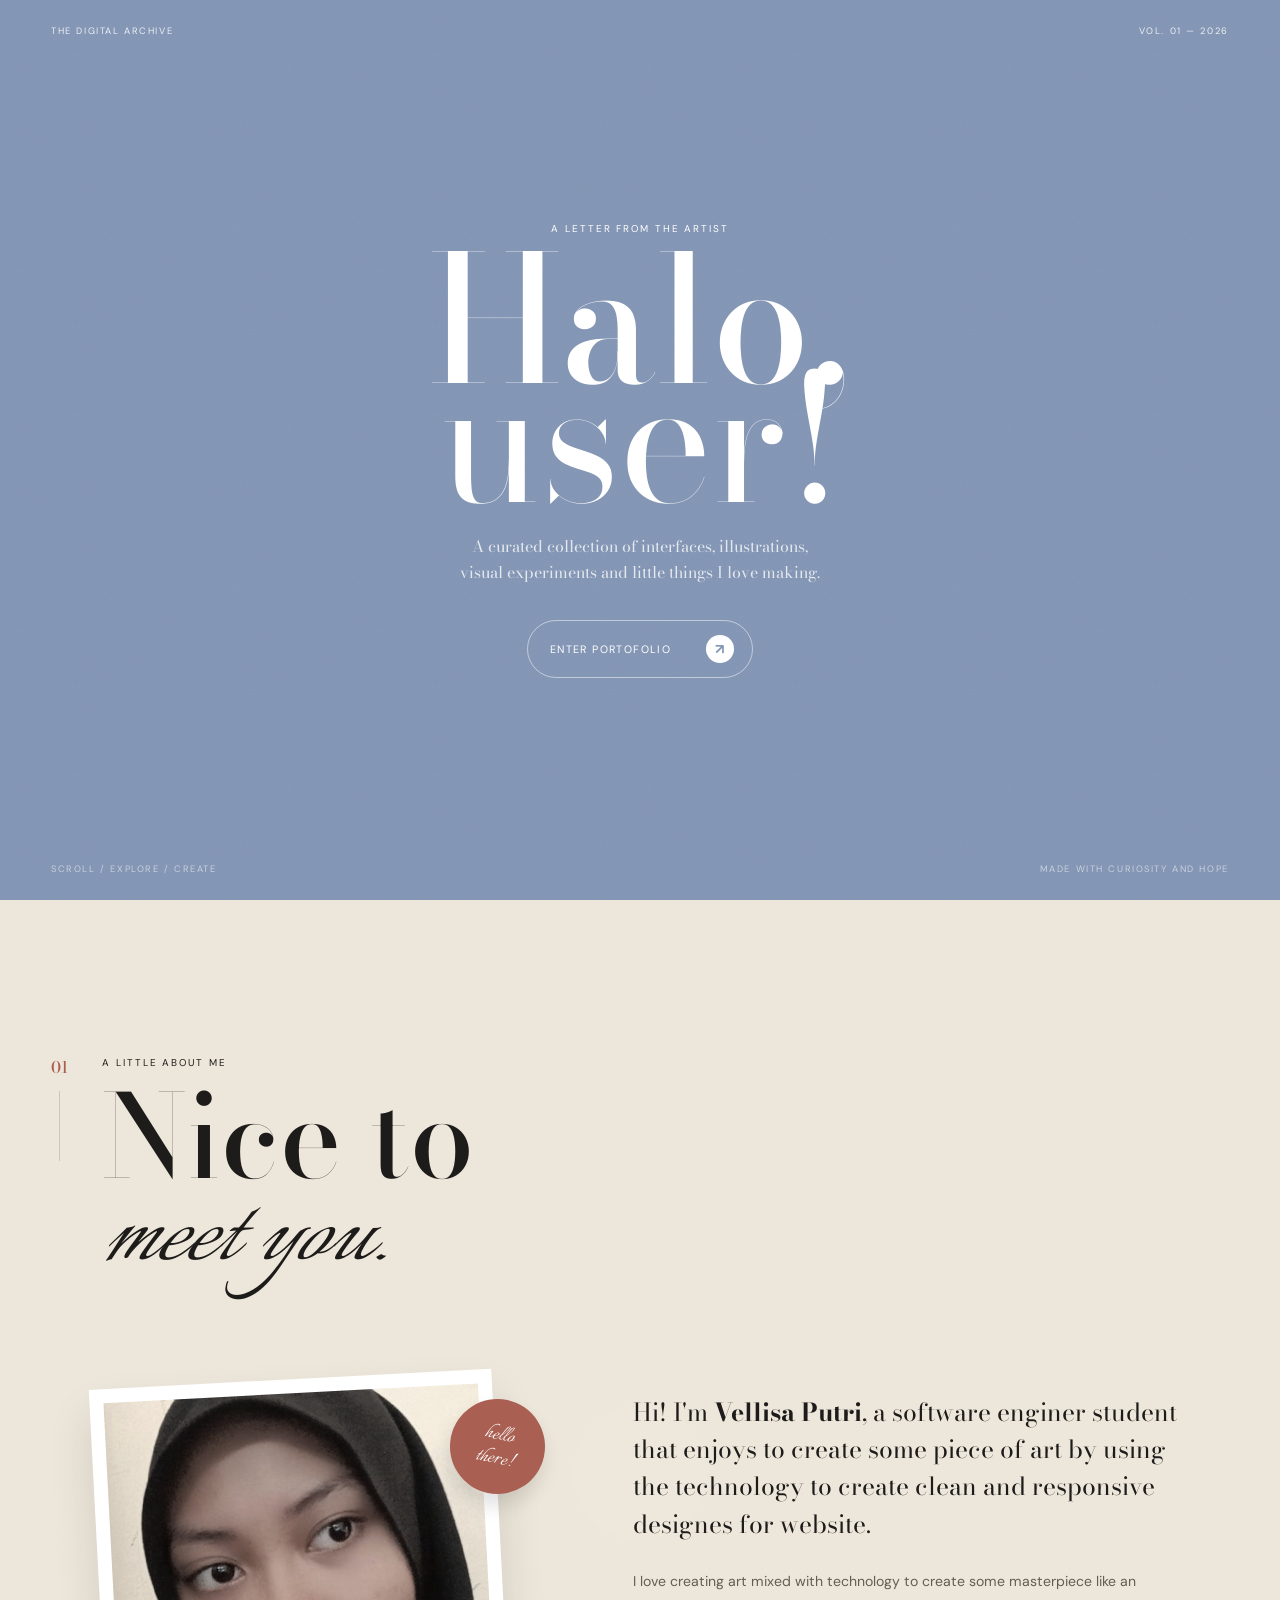
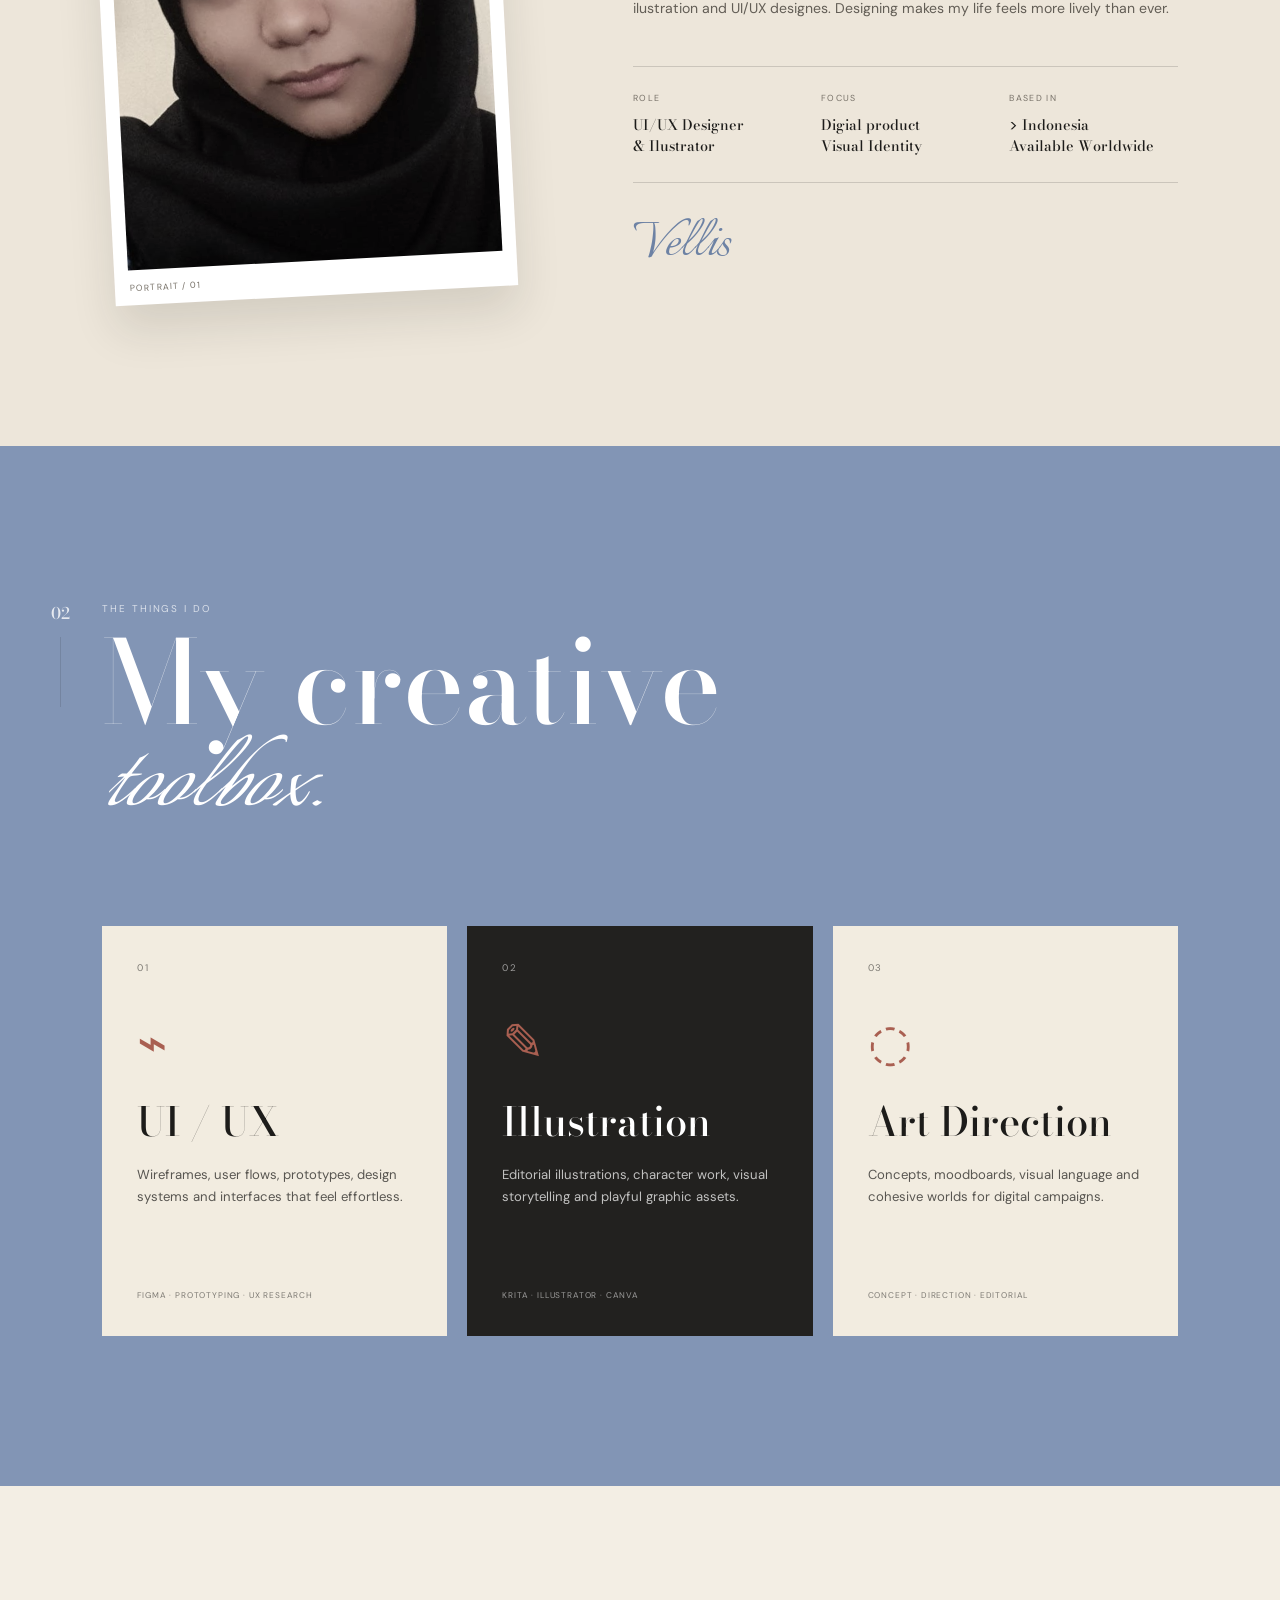
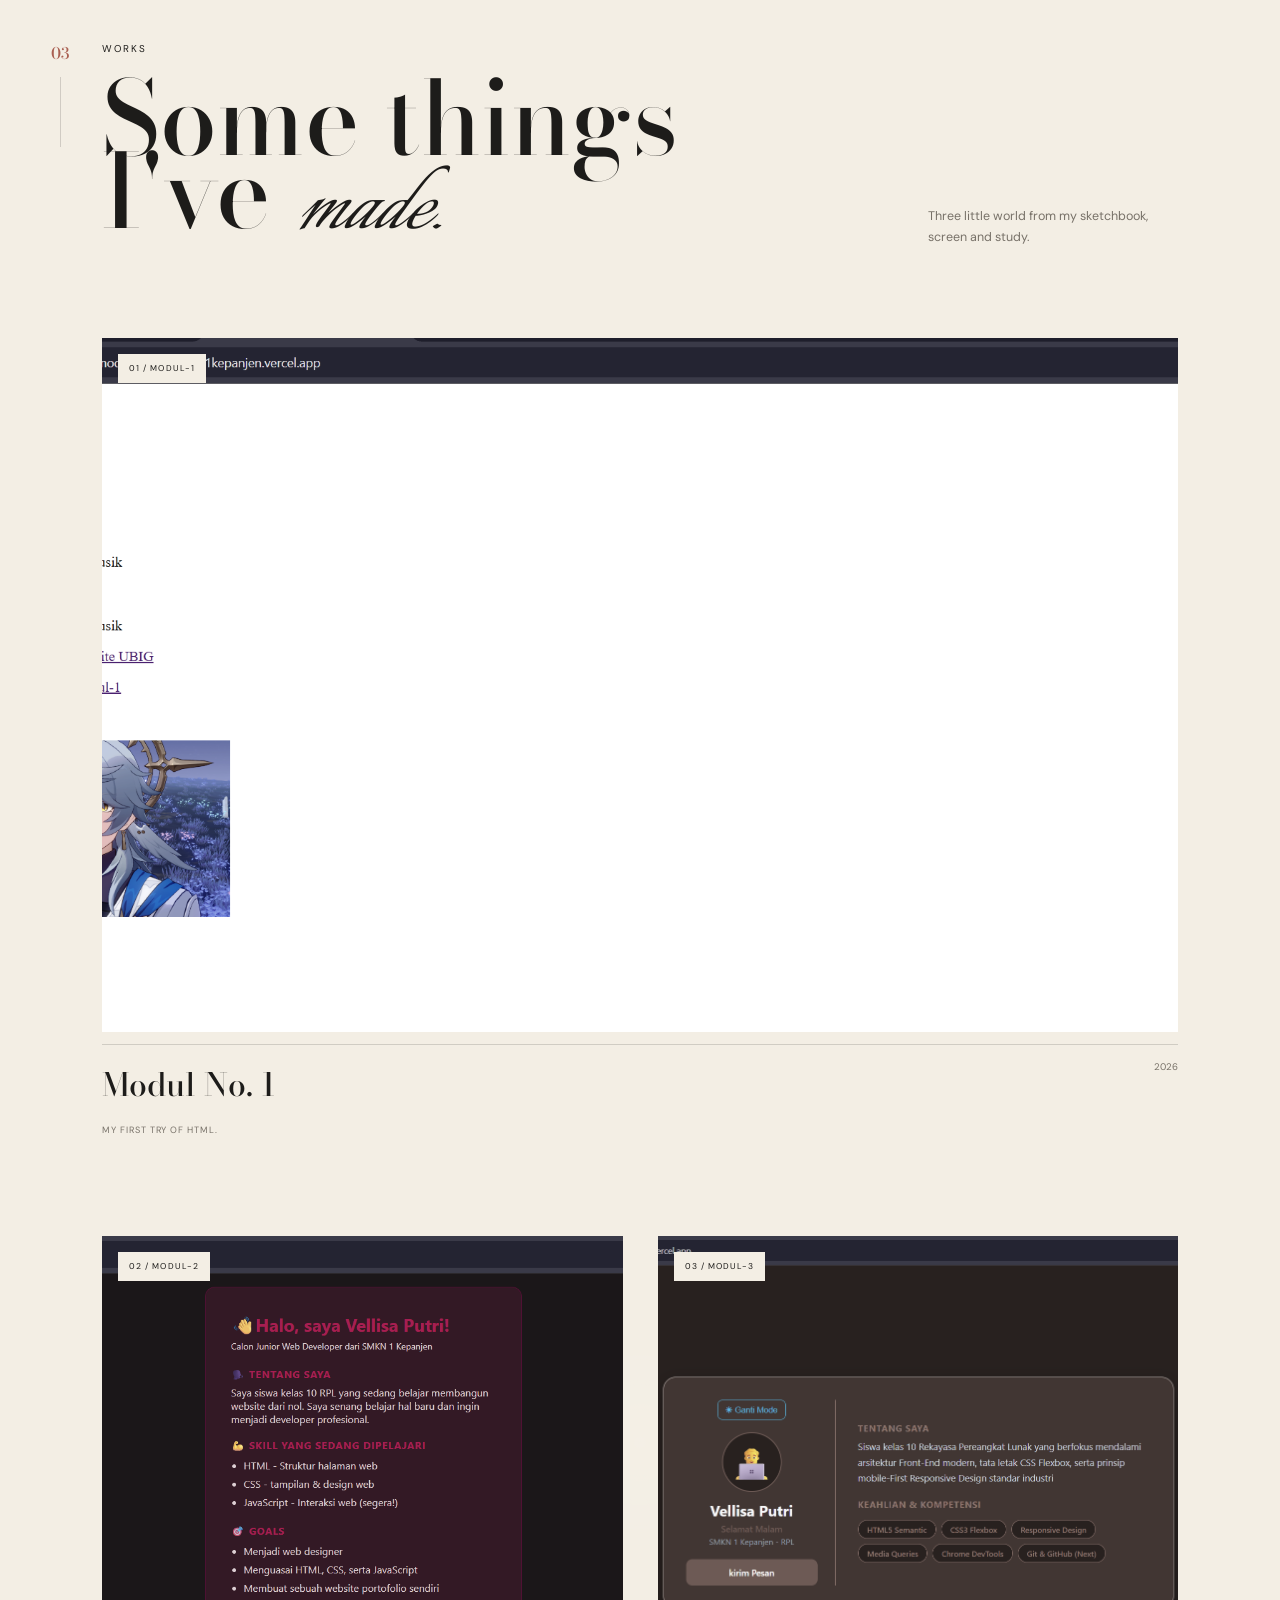
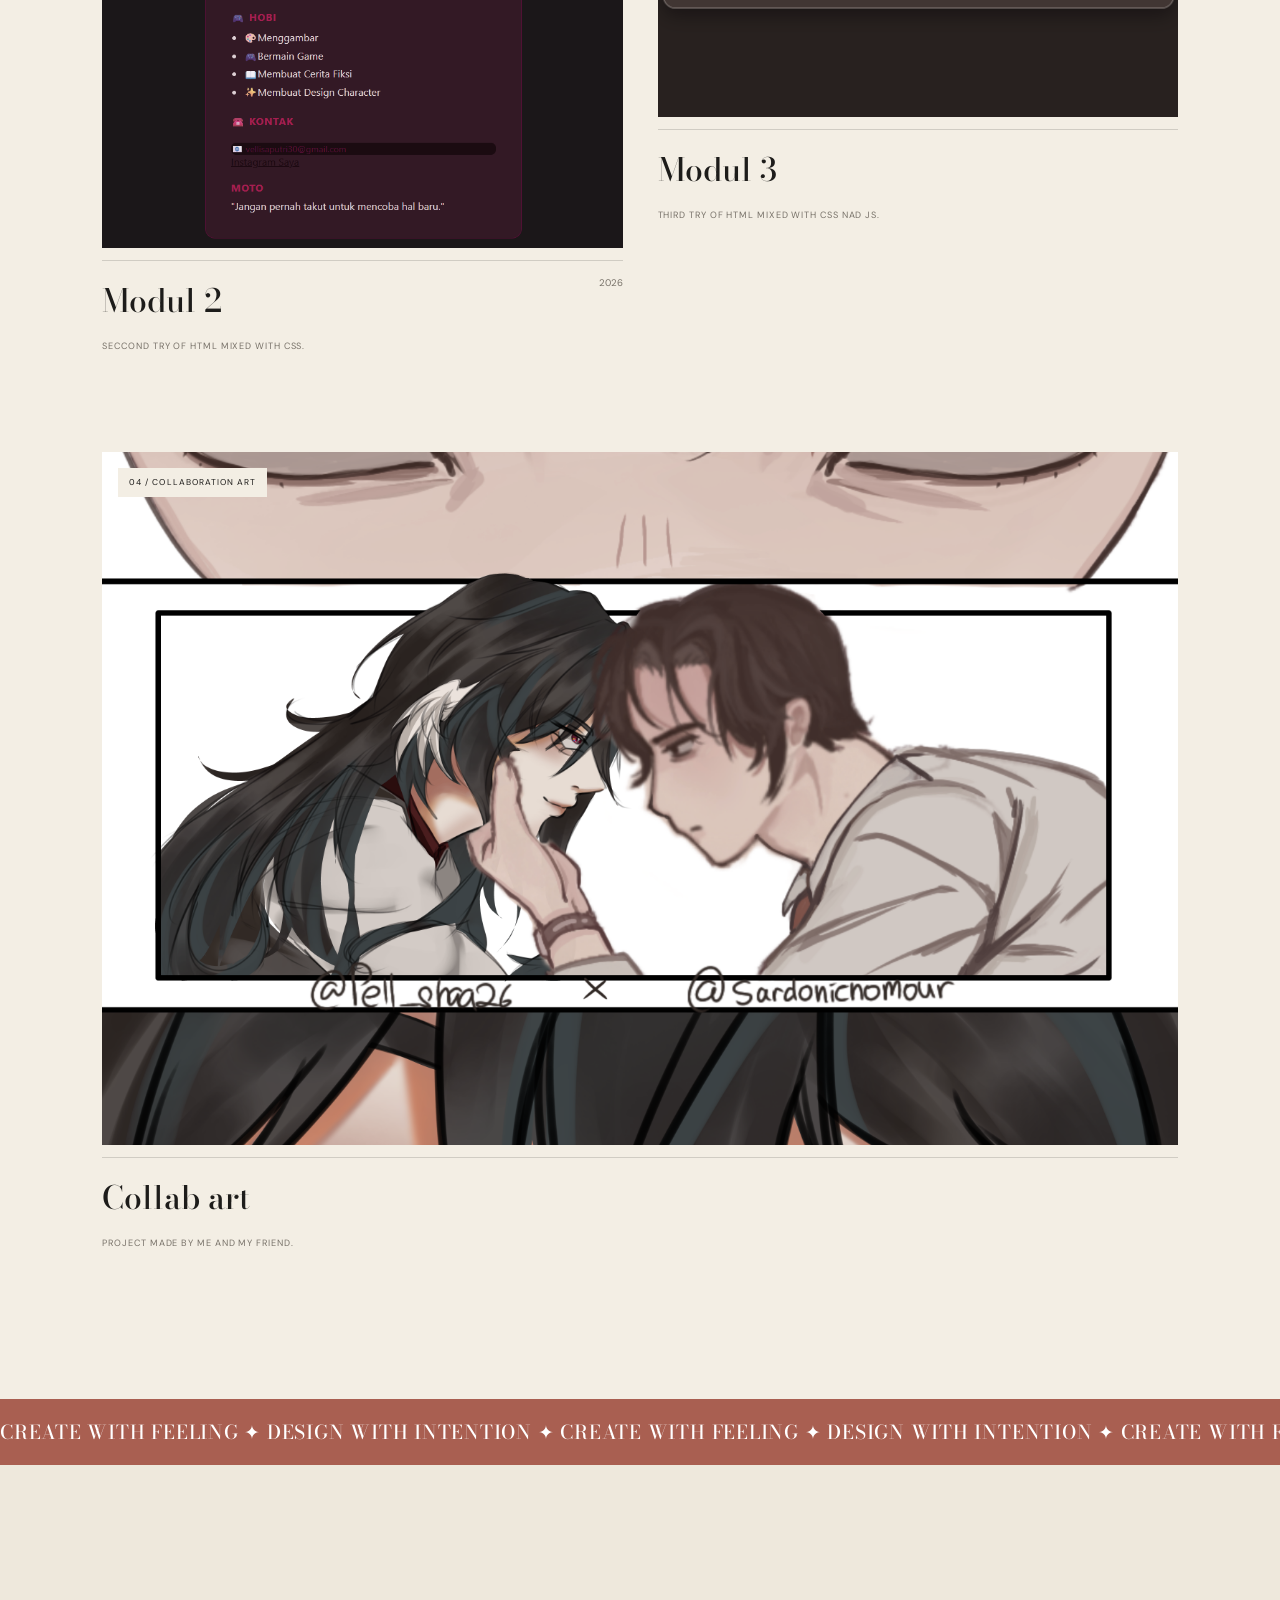
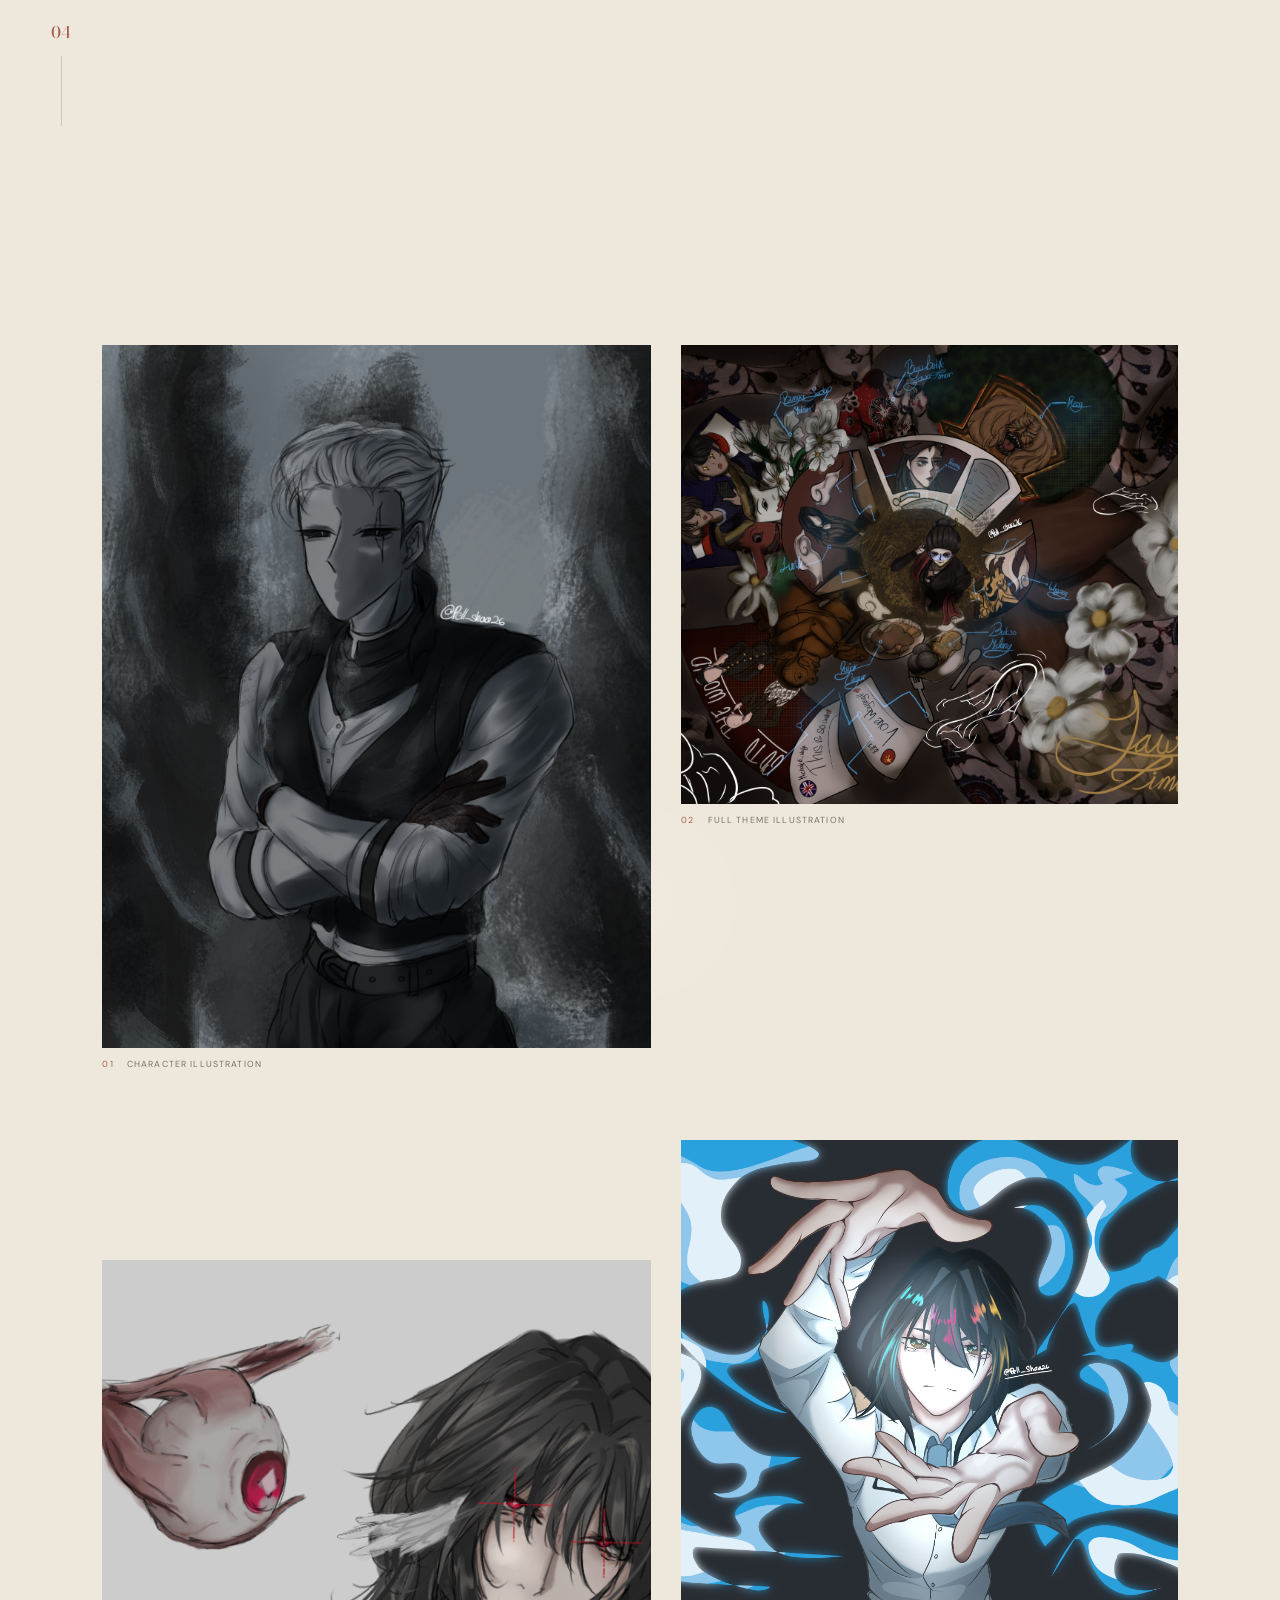
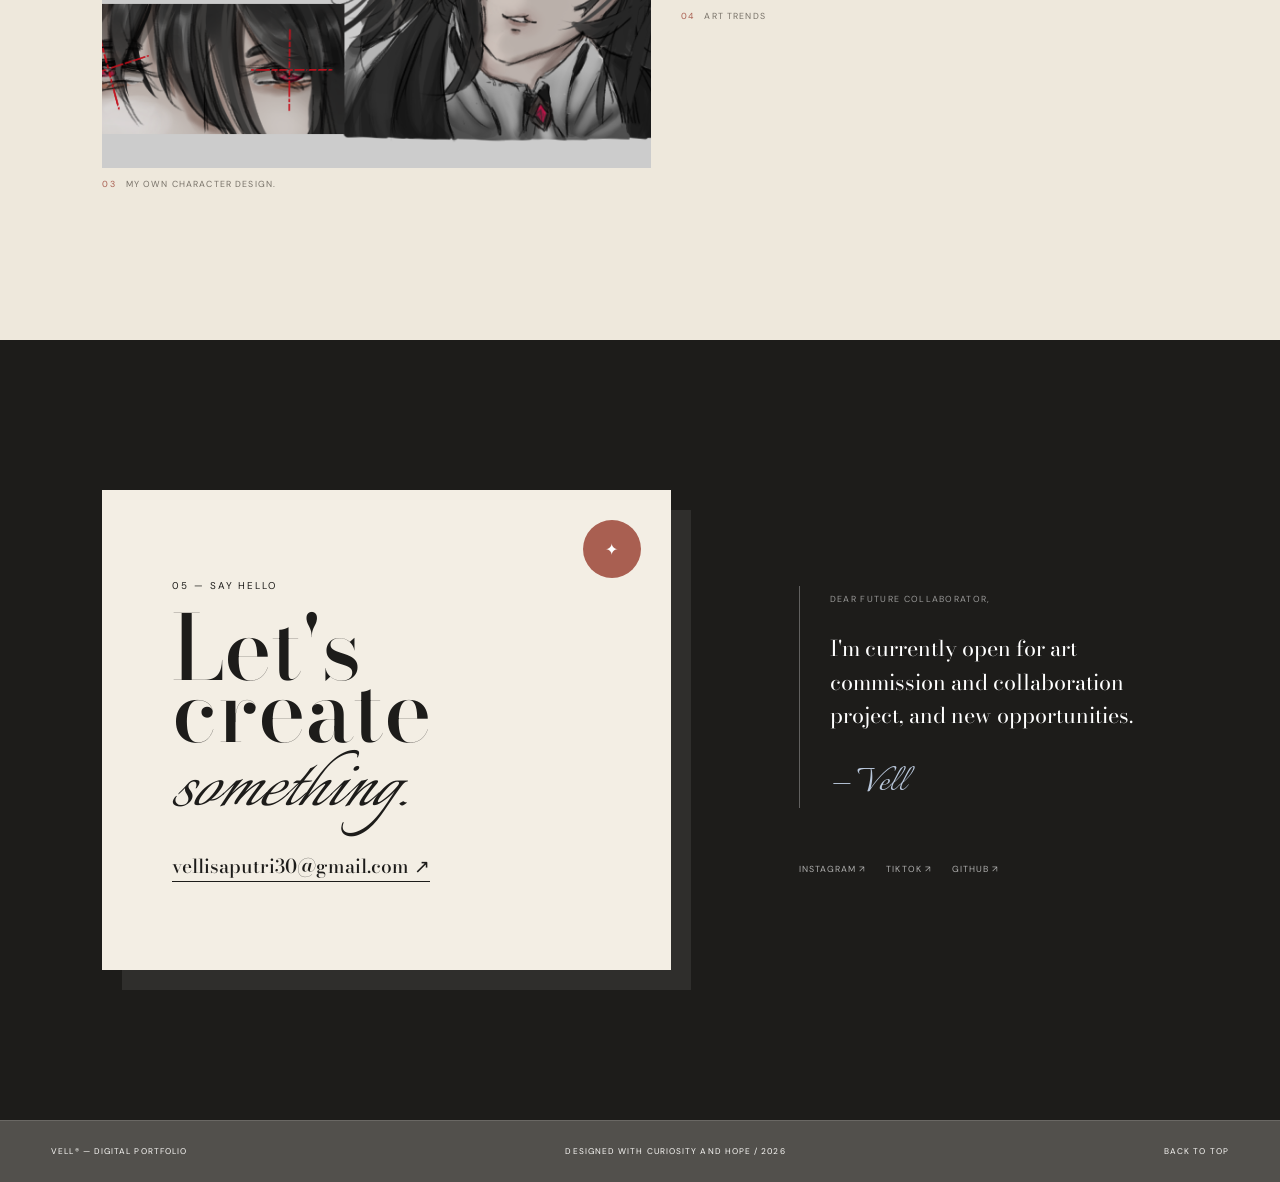
==== commit b2312b10: "UpdateN" ====
--- a/index.html
+++ b/index.html
@@ -4,7 +4,7 @@
     <meta charset="UTF-8">
     <meta name="viewport" content="width=device-width, initial-scale=1.0">
     <meta name="description" content="Chéri — Digital Portfolio">
-    <title>Vellisa Putri's Portofolio</title>
+    <title>Vellisa Putri | UI/UX Designer Portofolio</title>
     <link rel="preconnect" href="https://fonts.googleapis.com">
     <link rel="preconnect" href="https://fonts.gstatic.com" crossorigin>
     <link href="https://fonts.googleapis.com/css2?family=Bodoni+Moda:opsz,wght@6..96,400;6..96,500;6..96,600&family=DM+Sans:wght@400;500;600;700&family=Italianno&display=swap" rel="stylesheet">
